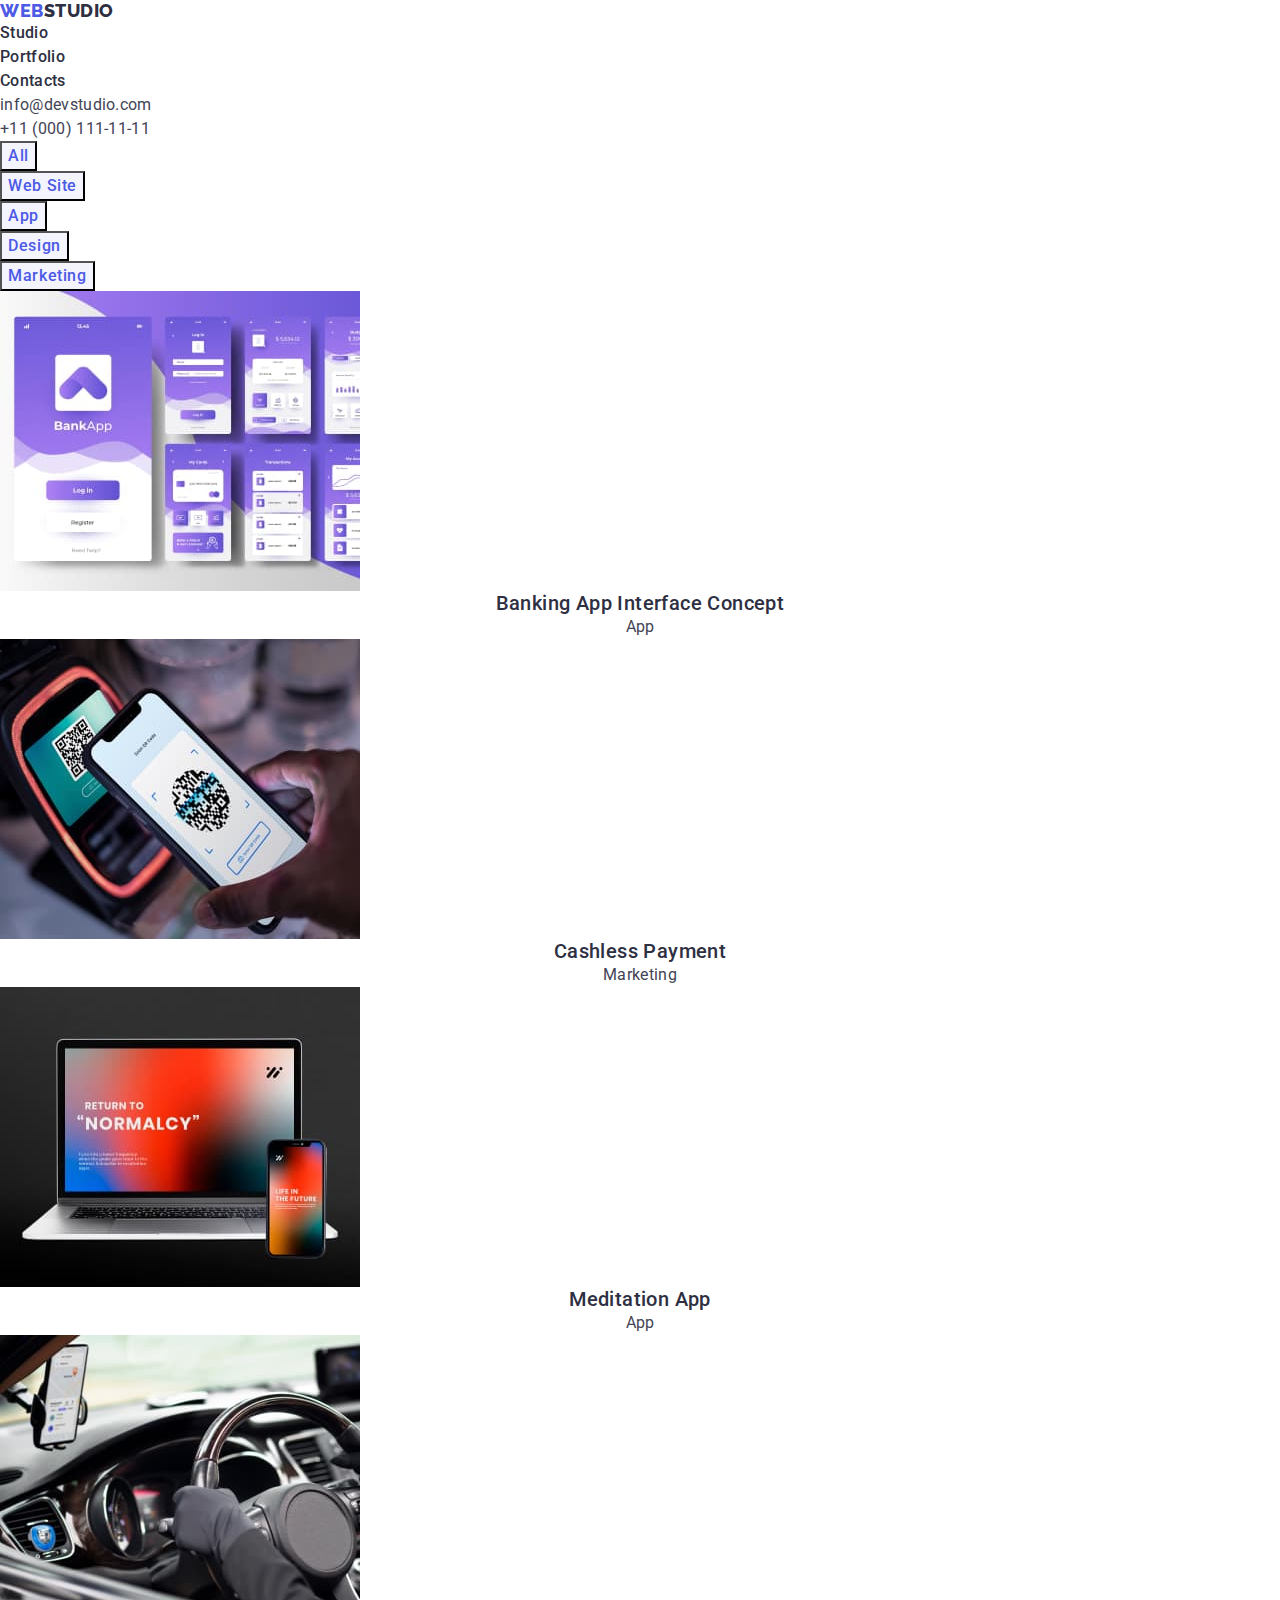
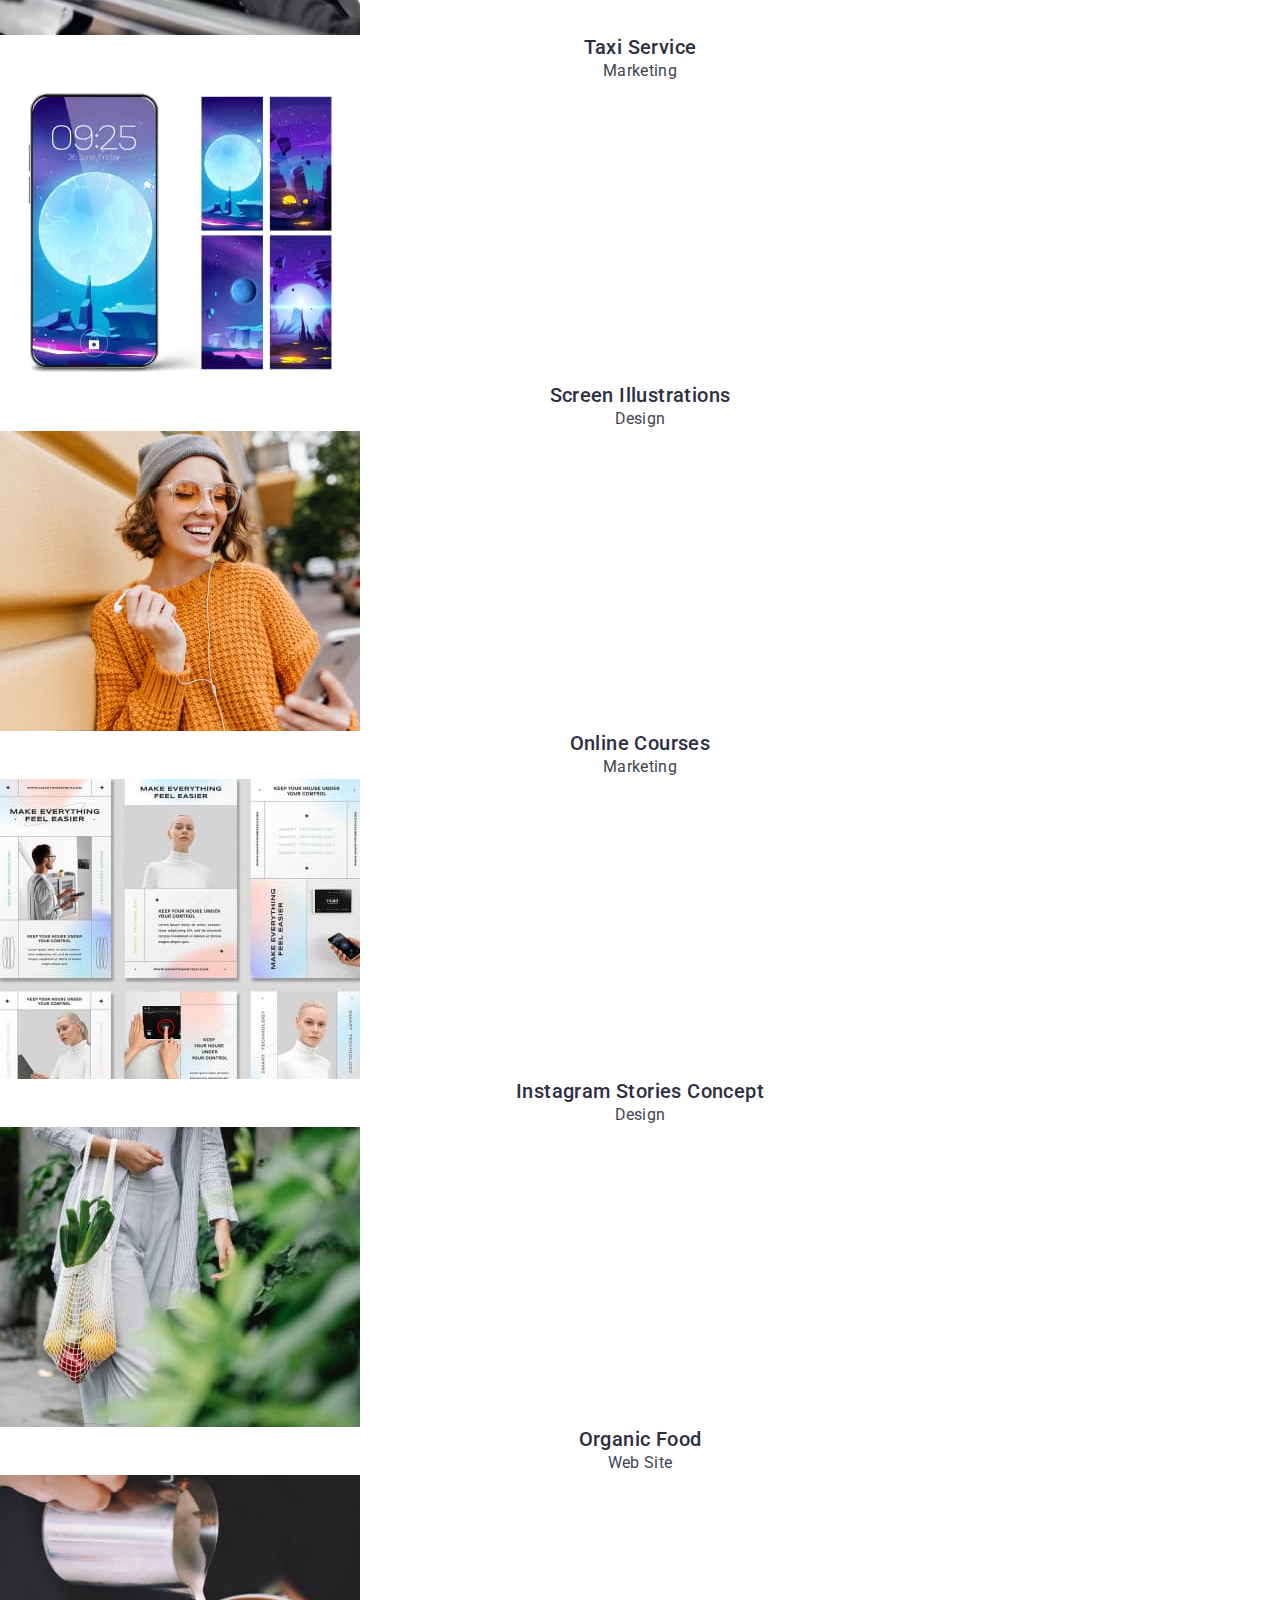
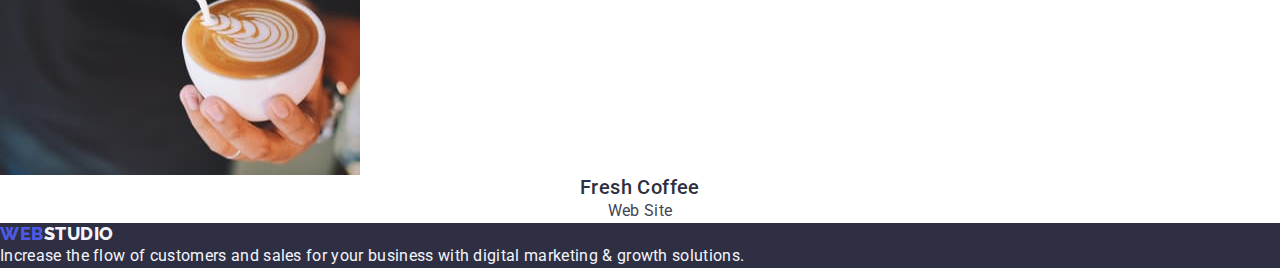
==== portfolio.html @ c6d1dcbd "Summary" ====
<!DOCTYPE html>
<html lang="en">
  <head>
    <meta charset="UTF-8" />
    <meta http-equiv="X-UA-Compatible" content="IE=edge" />
    <meta name="viewport" content="width=device-width, initial-scale=1.0" />
    <title>WebStudio</title>
    <link
      rel="stylesheet"
      href="https://cdnjs.cloudflare.com/ajax/libs/modern-normalize/1.1.0/modern-normalize.min.css"
    />
    <link rel="preconnect" href="https://fonts.googleapis.com" />
    <link rel="preconnect" href="https://fonts.gstatic.com" crossorigin />
    <link
      href="https://fonts.googleapis.com/css2?family=Raleway:wght@800&family=Roboto:wght@400;500;700;900&display=swap"
      rel="stylesheet"
    />
    <link rel="stylesheet" href="./css/styles.css" />
  </head>
  <body>
    <!-- HEADER -->
    <header>
      <nav class="page-navigation">
        <a class="logo link" href="./index.html"
          >Web<span class="log">Studio</span></a
        >
        <ul class="menu list">
          <li class="menu-item">
            <a class="menu-link link" href="./index.html">Studio</a>
          </li>
          <li class="menu-item">
            <a class="menu-link link" href="./portfolio.html">Portfolio</a>
          </li>
          <li class="menu-item">
            <a class="menu-link link" href="">Contacts</a>
          </li>
        </ul>
      </nav>
      <!-- CONTACTS -->
      <address class="address-contacts">
        <ul class="list">
          <li class="contacts">
            <a class="contact-mtel-header link" href="mailto:info@devstudio.com"
              >info@devstudio.com</a
            >
          </li>
          <li class="contacts">
            <a class="contact-mtel-header link" href="tel:+110001111111"
              >+11 (000) 111-11-11</a
            >
          </li>
        </ul>
      </address>
    </header>
    <!-- MAIN-CONTENT -->
    <main>
      <section class="section-portfolio">
        <h1 hidden>Filters</h1>
        <ul class="list">
          <li class="filter-buttons">
            <button class="button filter-button" type="button">All</button>
          </li>
          <li class="filter-buttons">
            <button class="button filter-button" type="button">Web Site</button>
          </li>
          <li class="filter-buttons">
            <button class="button filter-button" type="button">App</button>
          </li>
          <li class="filter-buttons">
            <button class="button filter-button" type="button">Design</button>
          </li>
          <li class="filter-buttons">
            <button class="button filter-button" type="button">
              Marketing
            </button>
          </li>
        </ul>
        <ul class="list">
          <li>
            <a class="portfolio-image link">
              <img
                class="gallery-portfolio"
                src="./images/bankingapp.jpg"
                alt="Banking-App-Interface-Concept"
                width="360"
                height="300"
              />
              <h2 class="portfolio-name">Banking App Interface Concept</h2>
              <p class="portfolio-paragraph">App</p>
            </a>
          </li>

          <li>
            <a class="portfolio-image link">
              <img
                class="gallery-portfolio"
                src="./images/cashlesspayment.jpg"
                alt="Cashless-Payment"
                width="360"
                height="300"
              />
              <h2 class="portfolio-name">Cashless Payment</h2>
              <p class="portfolio-paragraph">Marketing</p>
            </a>
          </li>
          <li>
            <a class="portfolio-image link">
              <img
                class="gallery-portfolio"
                src="./images/meditationapp.jpg"
                alt="Meditation-App"
                width="360"
                height="300"
              />
              <h2 class="portfolio-name">Meditation App</h2>
              <p class="portfolio-paragraph">App</p>
            </a>
          </li>
          <li>
            <a class="portfolio-image link">
              <img
                class="gallery-portfolio"
                src="./images/taxiservice.jpg"
                alt="Taxi-Service"
                width="360"
                height="300"
              />
              <h2 class="portfolio-name">Taxi Service</h2>
              <p class="portfolio-paragraph">Marketing</p>
            </a>
          </li>
          <li>
            <a class="portfolio-image link">
              <img
                class="gallery-portfolio"
                src="./images/screenillustration.jpg"
                alt="Screen-Illustrations"
                width="360"
                height="300"
              />
              <h2 class="portfolio-name">Screen Illustrations</h2>
              <p class="portfolio-paragraph">Design</p>
            </a>
          </li>
          <li>
            <a class="portfolio-image link">
              <img
                class="gallery-portfolio"
                src="./images/onlinecourses.jpg"
                alt="Online-Courses"
                width="360"
                height="300"
              />
              <h2 class="portfolio-name">Online Courses</h2>
              <p class="portfolio-paragraph">Marketing</p>
            </a>
          </li>
          <li>
            <a class="portfolio-image link">
              <img
                class="gallery-portfolio"
                src="./images/instagramsc.jpg"
                alt="Instagram-Stories-Concepts"
                width="360"
                height="300"
              />
              <h2 class="portfolio-name">Instagram Stories Concept</h2>
              <p class="portfolio-paragraph">Design</p>
            </a>
          </li>
          <li>
            <a class="portfolio-image link">
              <img
                class="gallery-portfolio"
                src="./images/organicfood.jpg"
                alt="Organic-Food"
                width="360"
                height="300"
              />
              <h2 class="portfolio-name">Organic Food</h2>
              <p class="portfolio-paragraph">Web Site</p>
            </a>
          </li>
          <li>
            <a class="portfolio-image link">
              <img
                class="gallery-portfolio"
                src="./images/freshcofee.jpg"
                alt="Fresh-Coffee"
                width="360"
                height="300"
              />
              <h2 class="portfolio-name">Fresh Coffee</h2>
              <p class="portfolio-paragraph">Web Site</p>
            </a>
          </li>
        </ul>
      </section>
    </main>

    <footer class="footer">
      <a class="logo link" href="./index.html"
        >Web<span class="logos">Studio</span>
      </a>
      <p class="footer-paragraph">
        Increase the flow of customers and sales for your business with digital
        marketing & growth solutions.
      </p>
    </footer>
  </body>
</html>
---- css/styles.css ----
:root {
        --main-font-family: "Roboto", sans-serif;
        --secondary-font-family: "Raleway", sans-serif;
        --primary-titletxt-color:  #2E2F42;
        --secondary-titletxt-color: #FFFFFF;
        --primary-txt-color: #434455;
        --secondary-txt-color: #F4F4FD;
        --accent-hover-color: #404BBF;
        --primary-bg-color: #ffffff;
        --secondary-bg-color: #f4f4fd;
        }  

.list {list-style: none;}

.link, logo {
        text-decoration: none; 
}
h1,h2,h3,h4,h5,h6, p{
        margin-top: 0;
        margin-bottom: 0;
}
ul {
        margin-top: 0;
        margin-bottom: 0;
        padding-left: 0;
} 
img {
        display: block;
}
.address-contacts {
        font-style: normal;
}

.button, filter-button {
    cursor: pointer;
}

body {
        font-family: var(--main-font-family);
        color: var(--primary-txt-color);
        background-color:var(--primary-bg-color);
}

/* ================= COMPONENTS ================= */
.modal-open-btn {
        font-family: 'Roboto', sans-serif;
        font-weight: 500;
        font-size: 16px;
        line-height: 24px;
        display: flex;
        align-items: center;
        letter-spacing: 0.04em;
        background-color: #4D5AE5;
        color: var(--primary-bg-color);
        margin-left: auto;
        margin-right: auto;
        margin-bottom: 188px;
}

.modal-open-btn:hover,
.modal-open-btn:focus {
        background-color: var(--accent-hover-color);
      }

.filter-button {
        font-family: 'Roboto', sans-serif;
        font-weight: 500;
        font-size: 16px;
        line-height: 1.5;
        display: flex;
        align-items: center;
        letter-spacing: 0.04em;
        background-color: #F4F4FD;
        color:#4D5AE5;
}
.filter-button:hover,
.filter-button:focus {
        background-color: var(--accent-hover-color);
        color:#FFFFFF;
}

/* ================= HEADER ================= */
.logo {
        font-family: 'Raleway', sans-serif;
        font-weight: 800;
        font-size: 18px;
        line-height: 1.17;
        display: flex;
        align-items: center;
        letter-spacing: 0.03em;
        text-transform: uppercase;
        color: #4D5AE5;
}

.log {
        font-family: 'Raleway', sans-serif;
        font-weight: 800;
        font-size: 18px;
        line-height: 1.17;
        display: flex;
        align-items: center;
        letter-spacing: 0.03em;
        text-transform: uppercase;
        color: var(--primary-titletxt-color);
}

.menu-item {
background-color: var(--primary-bg-color);
}

.menu-link {
        font-family: 'Roboto', sans-serif;
        font-weight: 500;
        font-size: 16px;
        line-height: 1.5;
        letter-spacing: 0.02em;
        color:var(--primary-titletxt-color);
}

.menu-link:hover,
.menu-link:focus {
        color:var(--accent-hover-color);
}
.contacts {
background-color: var(--primary-bg-color);

}
.contact-mtel-header {
    font-family: 'Roboto', sans-serif;
    font-weight: 400;
    font-size: 16px;
    line-height: 1.5;
    letter-spacing: 0.02em;
    color:var(--primary-txt-color);
}
.contact-mtel-header:hover,
.contact-mtel-header:focus {
        color:var(--accent-hover-color);
}



/* ================= HERO ================= */

.hero-title {
        font-family: 'Roboto', sans-serif;
        font-weight: 700;
        font-size: 56px;
        line-height: 1.07;
        text-align: center;
        letter-spacing: 0.02em;
        color:var(--primary-bg-color);
        max-width: 496px;
        margin-left: auto;
        margin-right: auto;
        margin-bottom: 48px;
       

}
.hero {
        background-color:var(--primary-titletxt-color) ;
}
.features {
background-color: var(--primary-bg-color);
}

.our-qualities {
background-color:var(--primary-bg-color);
}
.qualities {
background-color: var(--primary-bg-color);
}
.qualities-title {
        font-family: 'Roboto', sans-serif;
        font-weight: 500;
        font-size: 20px;
        line-height: 1.2;
        letter-spacing: 0.02em;
        color:var(--primary-titletxt-color);
}
.qualities-paragraph {
        font-family: 'Roboto', sans-serif;
        font-size: 16px;
        line-height: 1.5;
        letter-spacing: 0.02em;
        color:var(--primary-txt-color);
}
.our-activity {
background-color: var(--primary-bg-color);
}
.our-activity-title {
        font-family: 'Roboto', sans-serif;
        font-weight: 700;
        font-size: 36px;
        line-height: 1.11;
        text-align: center;
        letter-spacing: 0.02em;
        text-transform: capitalize;
        color: var(--primary-titletxt-color);
}
.our-team {
        background-color: var(--secondary-bg-color);
}
.team-employee {
background-color: var(--primary-bg-color);
}
.team {
        font-family: 'Roboto', sans-serif;
        font-weight: 700;
        font-size: 36px;
        line-height: 1.11;
        text-align: center;
        letter-spacing: 0.02em;
        text-transform: capitalize;
        color: var(--primary-titletxt-color);
}
.team-name {
        font-family: 'Roboto', sans-serif;
        font-weight: 500;
        font-size: 20px;
        line-height: 1.2;
        text-align: center;
        letter-spacing: 0.02em;
        color: var(--primary-titletxt-color);
}
.team-paragraph {
        font-family: 'Roboto', sans-serif;
        font-size: 16px;
        line-height: 1.5;
        text-align: center;
        letter-spacing: 0.02em;
        color: var(--primary-txt-color);
}
.portfolio-image {
        background:var(--primary-bg-color);
}
.portfolio-name {
        font-family: 'Roboto', sans-serif;
        font-weight: 500;
        font-size: 20px;
        line-height: 1.2;
        text-align: center;
        letter-spacing: 0.02em;
        color: var(--primary-titletxt-color);
}
.portfolio-paragraph {
        font-family: 'Roboto', sans-serif;
                font-size: 16px;
                line-height: 1.5;
                text-align: center;
                letter-spacing: 0.02em;
                color: var(--primary-txt-color);
}
/* ================= FOOTER ================= */
.footer {
        position: absolute;
        width: 1440px;
        background: var(--primary-titletxt-color);
}
.footer-paragraph {
        font-family: 'Roboto', sans-serif;
        font-size: 16px;
        line-height: 24px;
        letter-spacing: 0.02em;
        color:var(--secondary-bg-color);
}

.logos {
    font-family: 'Raleway', sans-serif;
    font-weight: 800;
    font-size: 18px;
    line-height: 1.17;
    display: flex;
    align-items: center;
    letter-spacing: 0.03em;
    text-transform: uppercase;
    color:var(--secondary-bg-color);
}
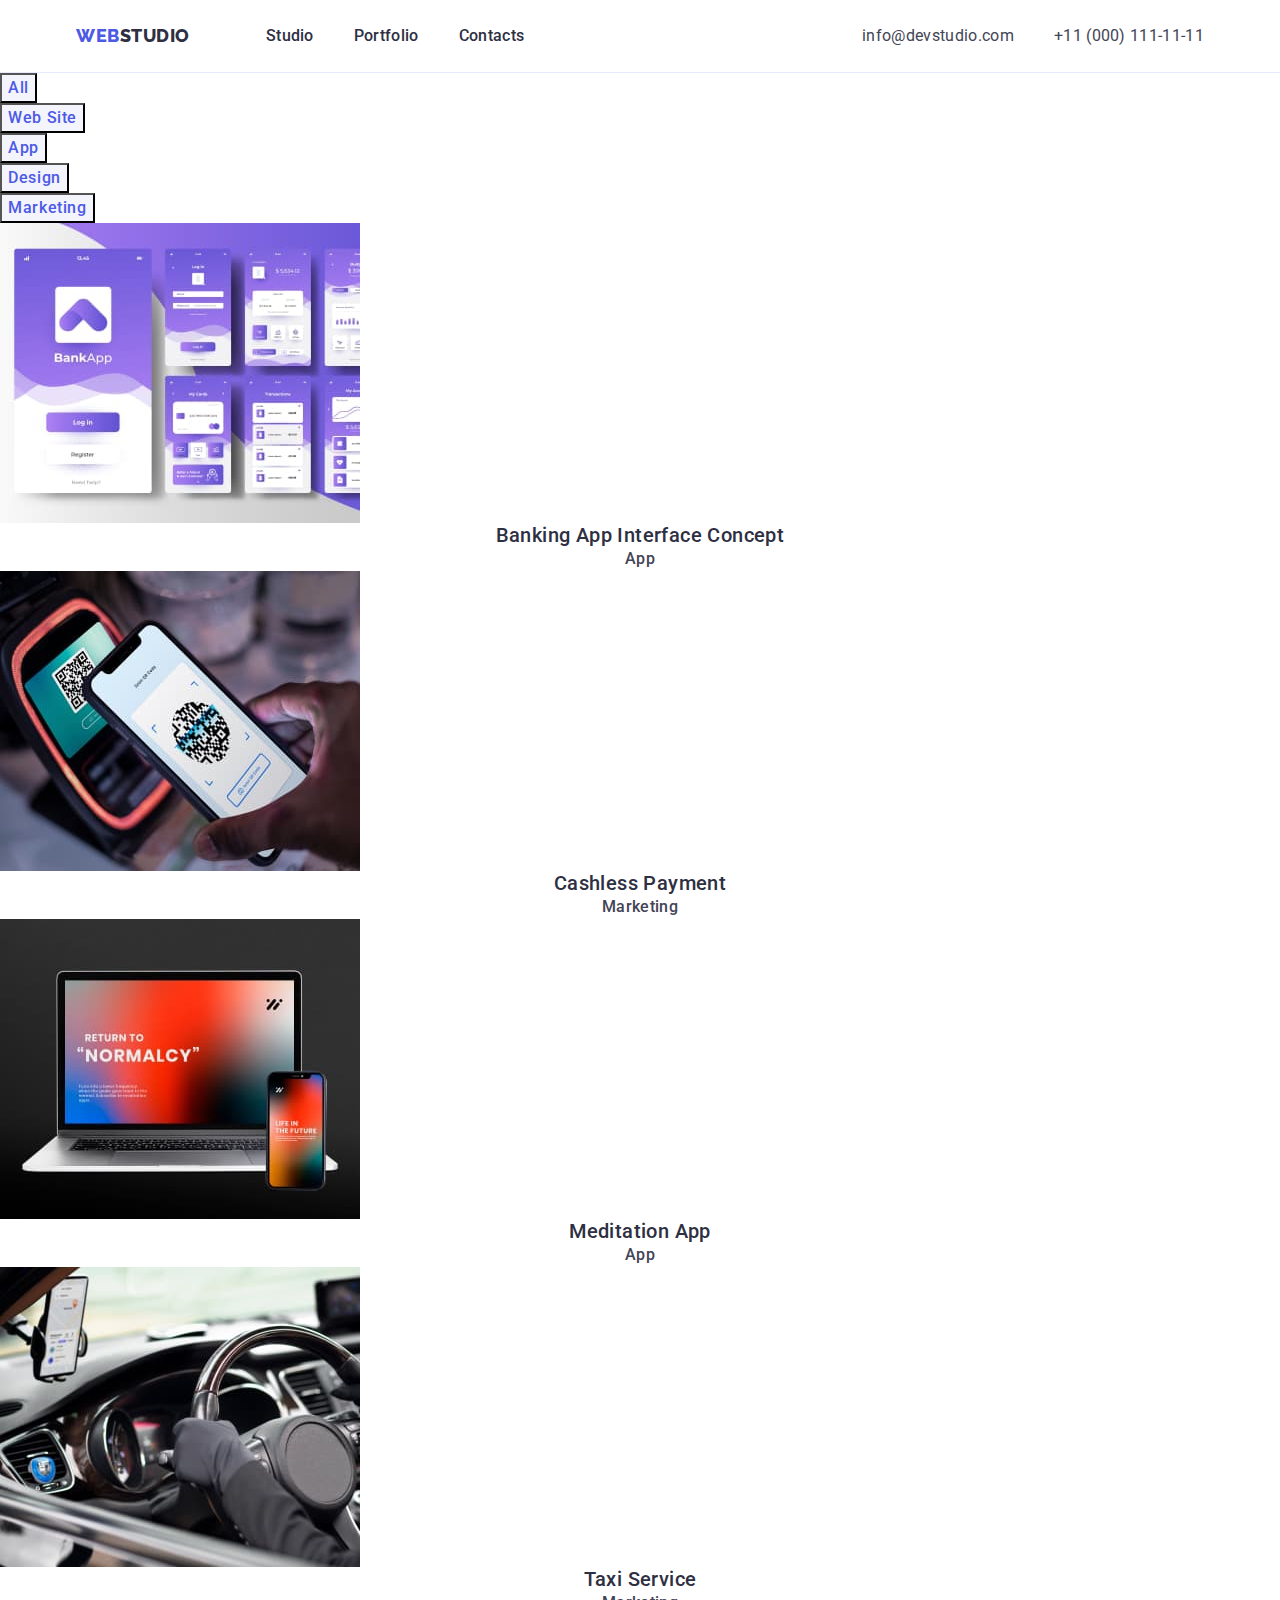
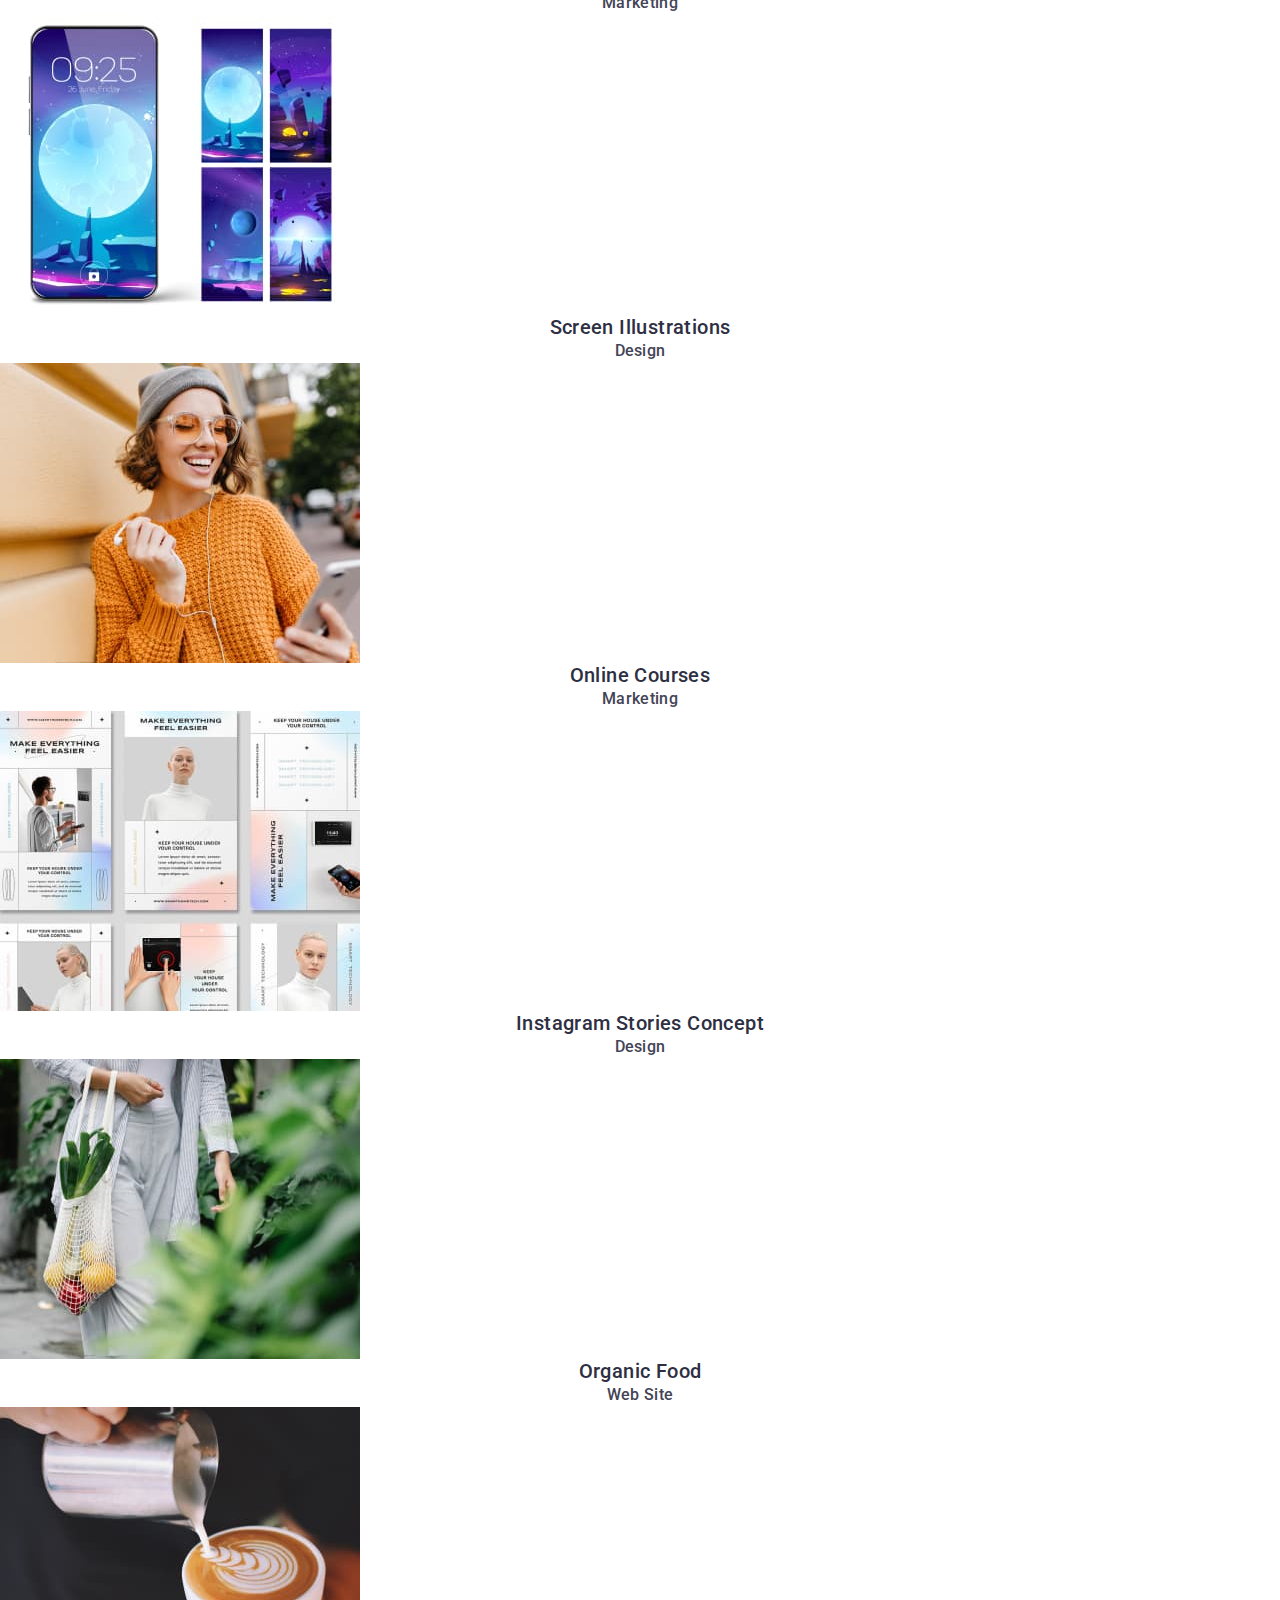
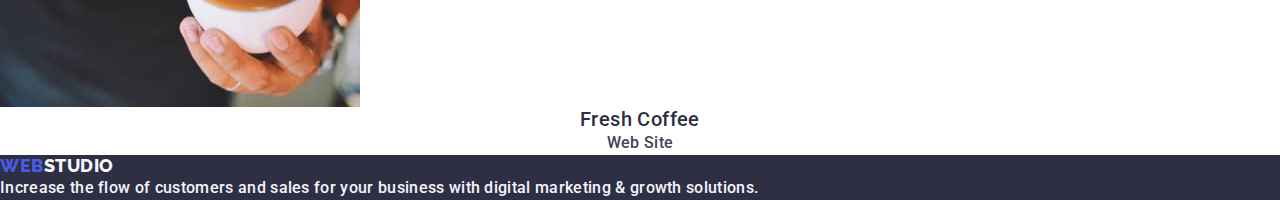
==== commit da752b5e: "Summary" ====
--- a/portfolio.html
+++ b/portfolio.html
@@ -19,38 +19,42 @@
   </head>
   <body>
     <!-- HEADER -->
-    <header>
-      <nav class="page-navigation">
-        <a class="logo link" href="./index.html"
-          >Web<span class="log">Studio</span></a
-        >
-        <ul class="menu list">
-          <li class="menu-item">
-            <a class="menu-link link" href="./index.html">Studio</a>
-          </li>
-          <li class="menu-item">
-            <a class="menu-link link" href="./portfolio.html">Portfolio</a>
-          </li>
-          <li class="menu-item">
-            <a class="menu-link link" href="">Contacts</a>
-          </li>
-        </ul>
-      </nav>
-      <!-- CONTACTS -->
-      <address class="address-contacts">
-        <ul class="list">
-          <li class="contacts">
-            <a class="contact-mtel-header link" href="mailto:info@devstudio.com"
-              >info@devstudio.com</a
-            >
-          </li>
-          <li class="contacts">
-            <a class="contact-mtel-header link" href="tel:+110001111111"
-              >+11 (000) 111-11-11</a
-            >
-          </li>
-        </ul>
-      </address>
+    <header class="page-header">
+      <div class="container header-container">
+        <nav class="page-navigation">
+          <a class="logo link" href="./index.html"
+            >Web<span class="log">Studio</span></a
+          >
+          <ul class="menu list">
+            <li class="menu-item">
+              <a class="menu-link link" href="./index.html">Studio</a>
+            </li>
+            <li class="menu-item">
+              <a class="menu-link link" href="./portfolio.html">Portfolio</a>
+            </li>
+            <li class="menu-item">
+              <a class="menu-link link" href="">Contacts</a>
+            </li>
+          </ul>
+        </nav>
+        <!-- CONTACTS -->
+        <address class="address-contacts">
+          <ul class="menu-contacts list">
+            <li class="contacts">
+              <a
+                class="contact-mtel-header link"
+                href="mailto:info@devstudio.com"
+                >info@devstudio.com</a
+              >
+            </li>
+            <li class="contacts">
+              <a class="contact-mtel-header link" href="tel:+110001111111"
+                >+11 (000) 111-11-11</a
+              >
+            </li>
+          </ul>
+        </address>
+      </div>
     </header>
     <!-- MAIN-CONTENT -->
     <main>
--- a/css/styles.css
+++ b/css/styles.css
@@ -27,6 +27,11 @@
 img {
         display: block;
 }
+.container {
+        width: 1158px;
+        margin: 0 auto;
+        padding: 0 15px;
+}
 .address-contacts {
         font-style: normal;
 }
@@ -37,6 +42,8 @@
 
 body {
         font-family: var(--main-font-family);
+        font-style: normal;
+        font-weight: 500;
         color: var(--primary-txt-color);
         background-color:var(--primary-bg-color);
 }
@@ -46,7 +53,7 @@
         font-family: 'Roboto', sans-serif;
         font-weight: 500;
         font-size: 16px;
-        line-height: 24px;
+        line-height: 1.5;
         display: flex;
         align-items: center;
         letter-spacing: 0.04em;
@@ -54,7 +61,9 @@
         color: var(--primary-bg-color);
         margin-left: auto;
         margin-right: auto;
-        margin-bottom: 188px;
+        border: none;
+        border-radius: 4px;
+        padding: 16px 32px;
 }
 
 .modal-open-btn:hover,
@@ -67,8 +76,7 @@
         font-weight: 500;
         font-size: 16px;
         line-height: 1.5;
-        display: flex;
-        align-items: center;
+        
         letter-spacing: 0.04em;
         background-color: #F4F4FD;
         color:#4D5AE5;
@@ -80,6 +88,25 @@
 }
 
 /* ================= HEADER ================= */
+.page-header {
+        display:flex;
+        align-items: center;
+        padding-top: 24px;
+        padding-bottom: 24px;
+        border-bottom: 1px solid #e7e9fc;
+
+}
+.header-container {
+        display: flex;
+        justify-content: space-between;
+}
+
+.page-navigation {
+        display: flex;
+        align-items: center;
+        column-gap: 76px;
+}
+
 .logo {
         font-family: 'Raleway', sans-serif;
         font-weight: 800;
@@ -90,6 +117,8 @@
         letter-spacing: 0.03em;
         text-transform: uppercase;
         color: #4D5AE5;
+        
+       
 }
 
 .log {
@@ -104,6 +133,11 @@
         color: var(--primary-titletxt-color);
 }
 
+.menu {
+        display: flex;
+        column-gap: 40px;
+}
+
 .menu-item {
 background-color: var(--primary-bg-color);
 }
@@ -120,6 +154,13 @@
 .menu-link:hover,
 .menu-link:focus {
         color:var(--accent-hover-color);
+}
+
+.menu-contacts {
+        display: flex;
+        column-gap: 40px;
+        
+
 }
 .contacts {
 background-color: var(--primary-bg-color);
@@ -132,6 +173,8 @@
     line-height: 1.5;
     letter-spacing: 0.02em;
     color:var(--primary-txt-color);
+    margin-left: auto;
+
 }
 .contact-mtel-header:hover,
 .contact-mtel-header:focus {
@@ -142,6 +185,17 @@
 
 /* ================= HERO ================= */
 
+.section-hero {
+        background-color: var(--primary-titletxt-color);
+        padding: 188px 0;
+}
+
+.container-hero {
+        display: flex;
+        flex-direction: column;
+}
+
+
 .hero-title {
         font-family: 'Roboto', sans-serif;
         font-weight: 700;
@@ -150,16 +204,12 @@
         text-align: center;
         letter-spacing: 0.02em;
         color:var(--primary-bg-color);
-        max-width: 496px;
+        width: 496px;
+        margin-right: auto;
         margin-left: auto;
-        margin-right: auto;
         margin-bottom: 48px;
-       
-
-}
-.hero {
-        background-color:var(--primary-titletxt-color) ;
-}
+}
+
 .features {
 background-color: var(--primary-bg-color);
 }
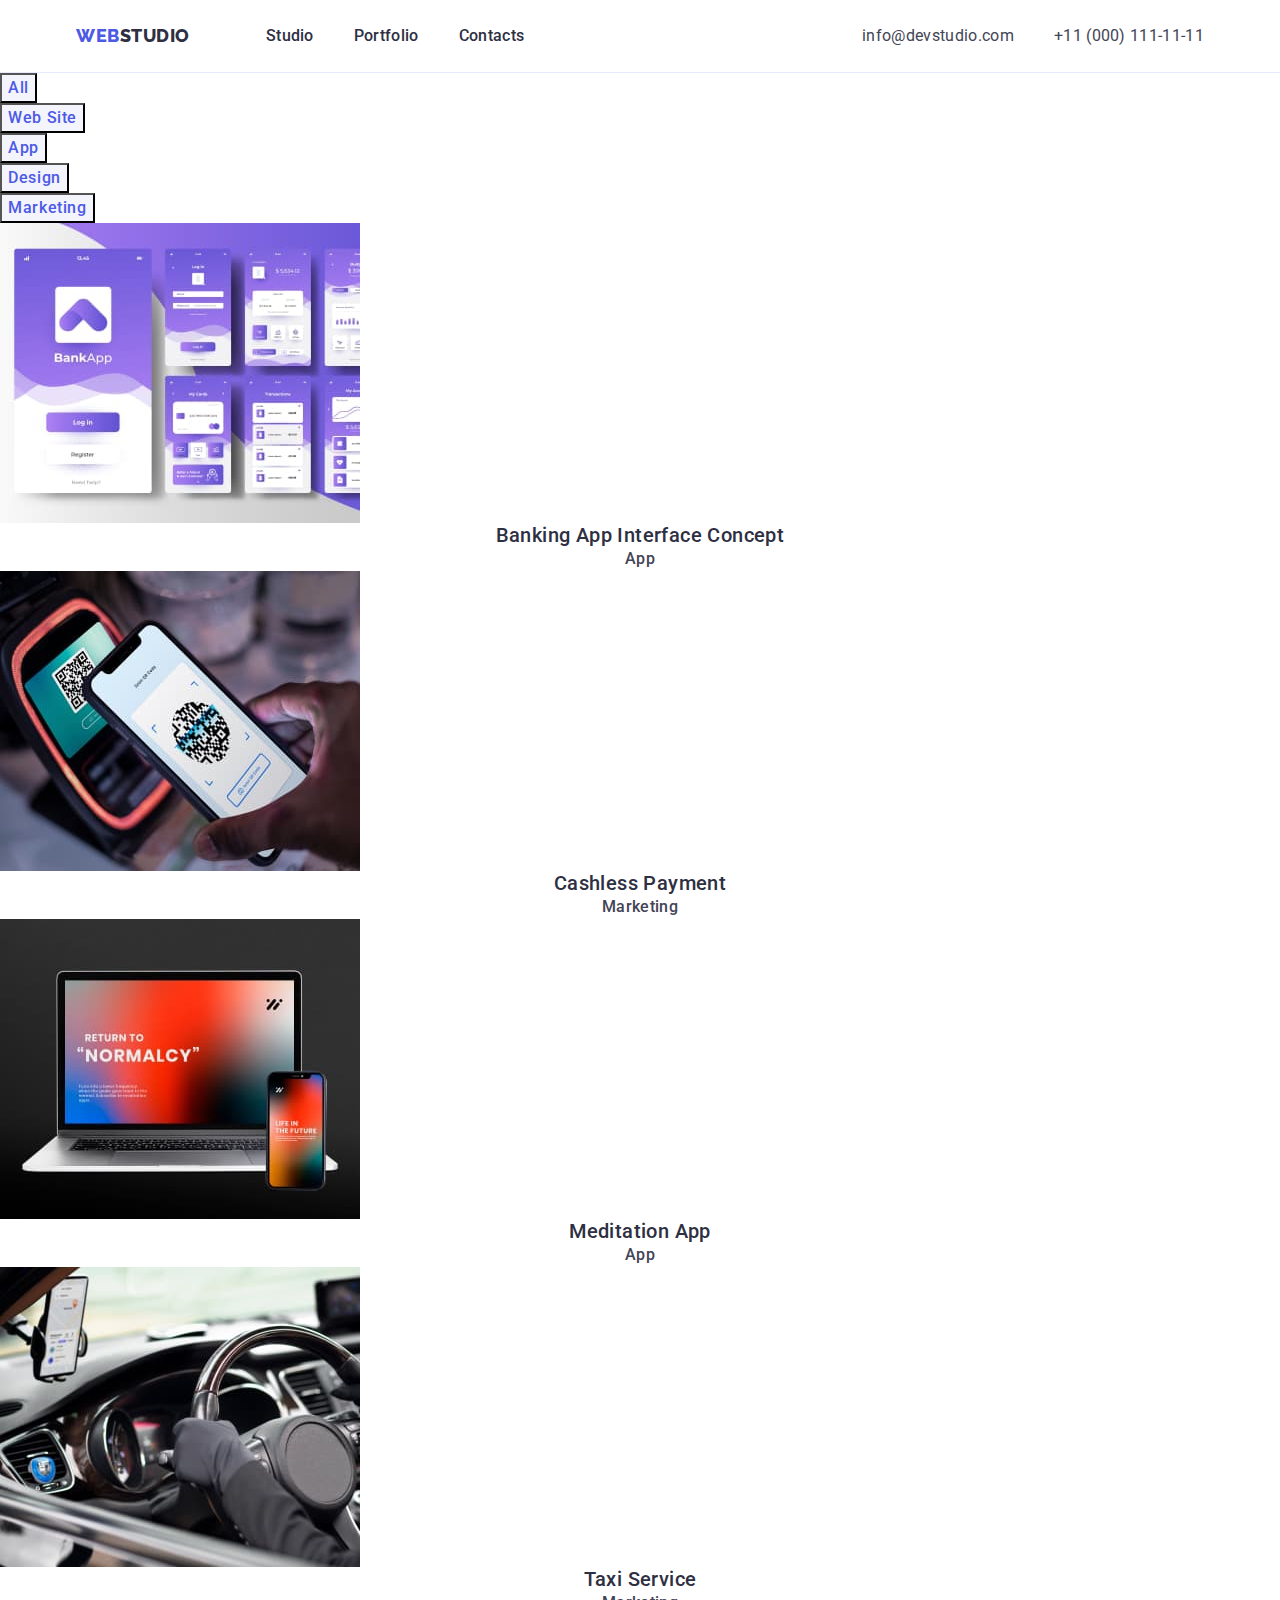
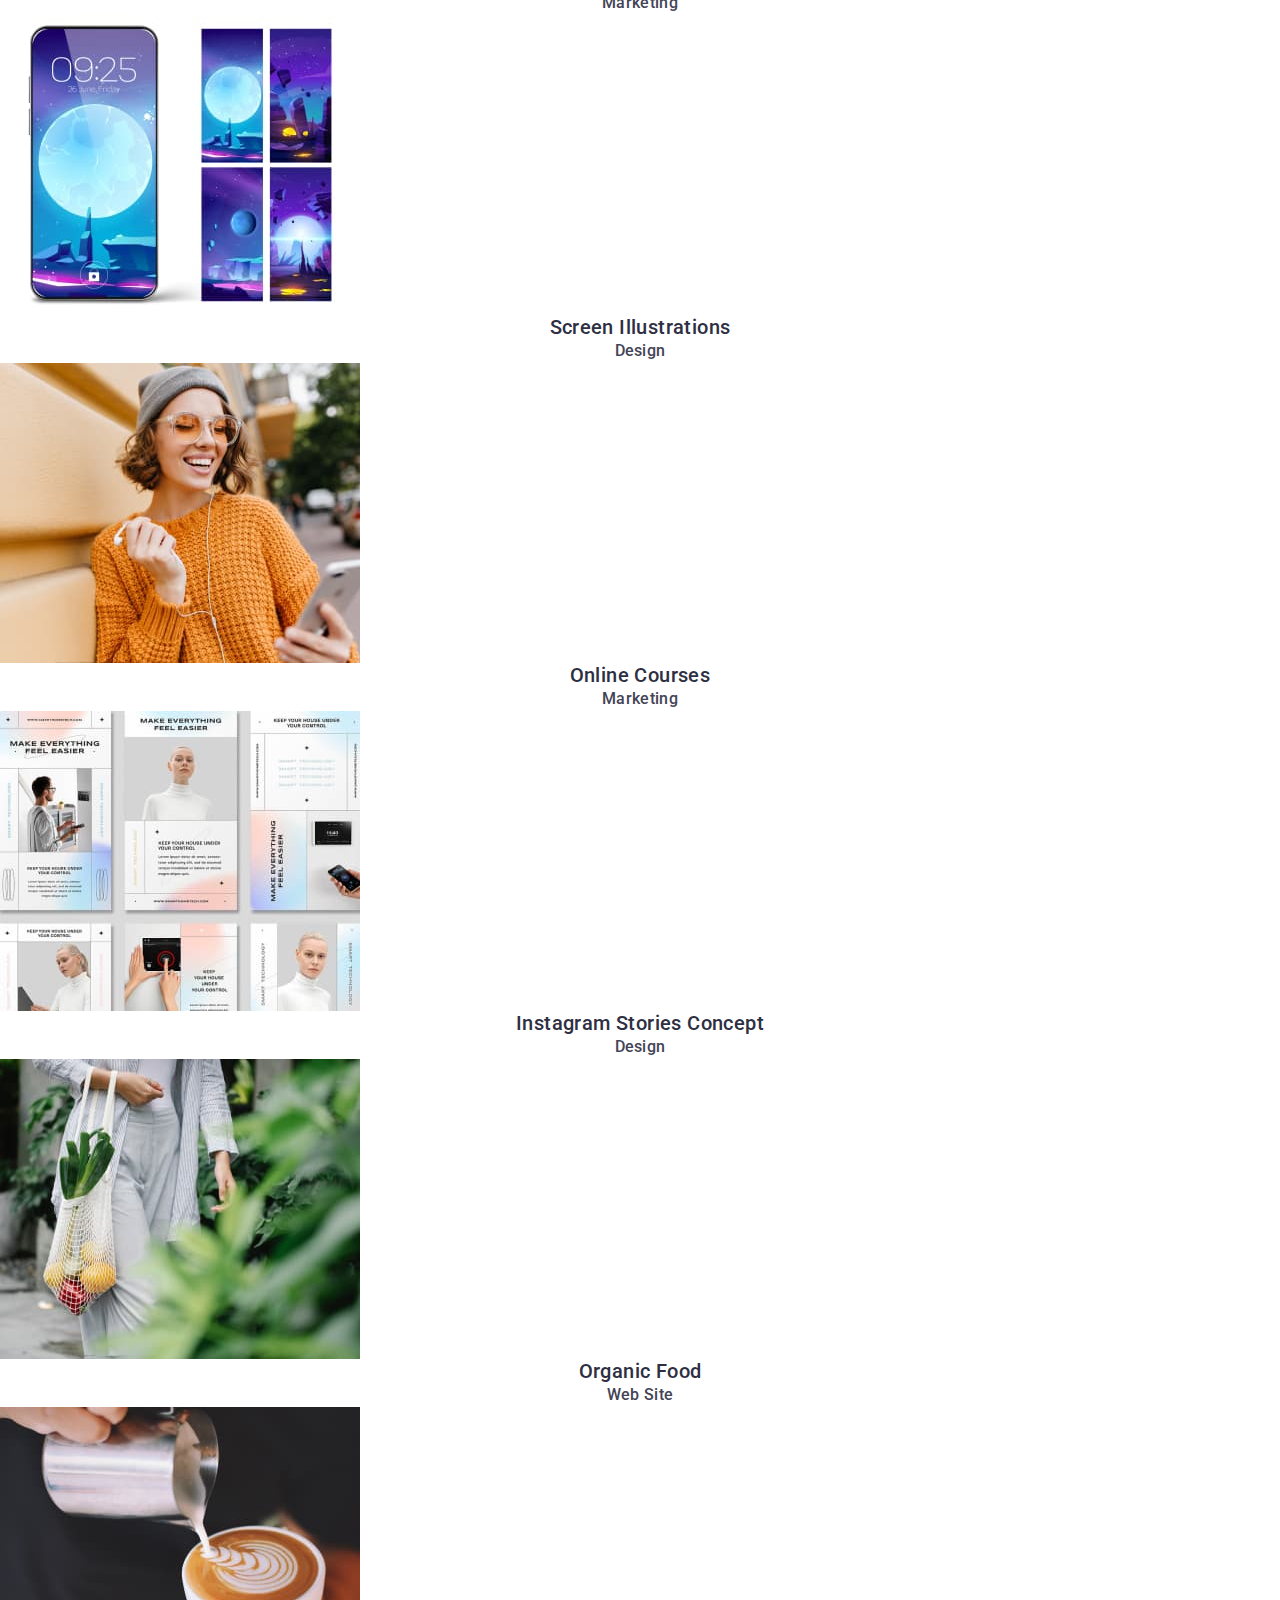
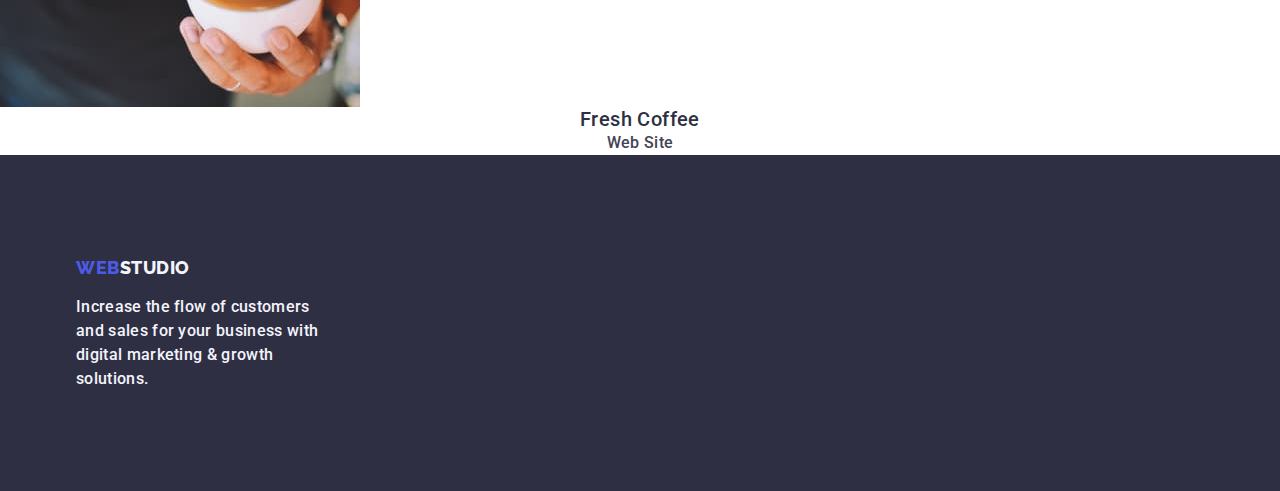
==== commit 71b0b0c8: "Summary" ====
--- a/portfolio.html
+++ b/portfolio.html
@@ -203,13 +203,15 @@
     </main>
 
     <footer class="footer">
-      <a class="logo link" href="./index.html"
-        >Web<span class="logos">Studio</span>
-      </a>
-      <p class="footer-paragraph">
-        Increase the flow of customers and sales for your business with digital
-        marketing & growth solutions.
-      </p>
+      <div class="container footer-container">
+        <a class="logo logo-link link" href="./index.html"
+          >Web<span class="logos">Studio</span>
+        </a>
+        <p class="footer-paragraph">
+          Increase the flow of customers and sales for your business with
+          digital marketing & growth solutions.
+        </p>
+      </div>
     </footer>
   </body>
 </html>
--- a/css/styles.css
+++ b/css/styles.css
@@ -27,6 +27,8 @@
 img {
         display: block;
 }
+
+
 .container {
         width: 1158px;
         margin: 0 auto;
@@ -133,6 +135,11 @@
         color: var(--primary-titletxt-color);
 }
 
+.logo-link {
+        margin-bottom: 17.5px;
+        margin-right: 0;
+}
+
 .menu {
         display: flex;
         column-gap: 40px;
@@ -303,16 +310,22 @@
 }
 /* ================= FOOTER ================= */
 .footer {
-        position: absolute;
-        width: 1440px;
+        padding-top: 101.5px;
+        padding-bottom: 100px;
         background: var(--primary-titletxt-color);
-}
+        
+}
+
+
+
 .footer-paragraph {
         font-family: 'Roboto', sans-serif;
         font-size: 16px;
-        line-height: 24px;
+        line-height: 1.5;
         letter-spacing: 0.02em;
         color:var(--secondary-bg-color);
+        background-color:#2e2f42 ;
+        width: 264px;
 }
 
 .logos {
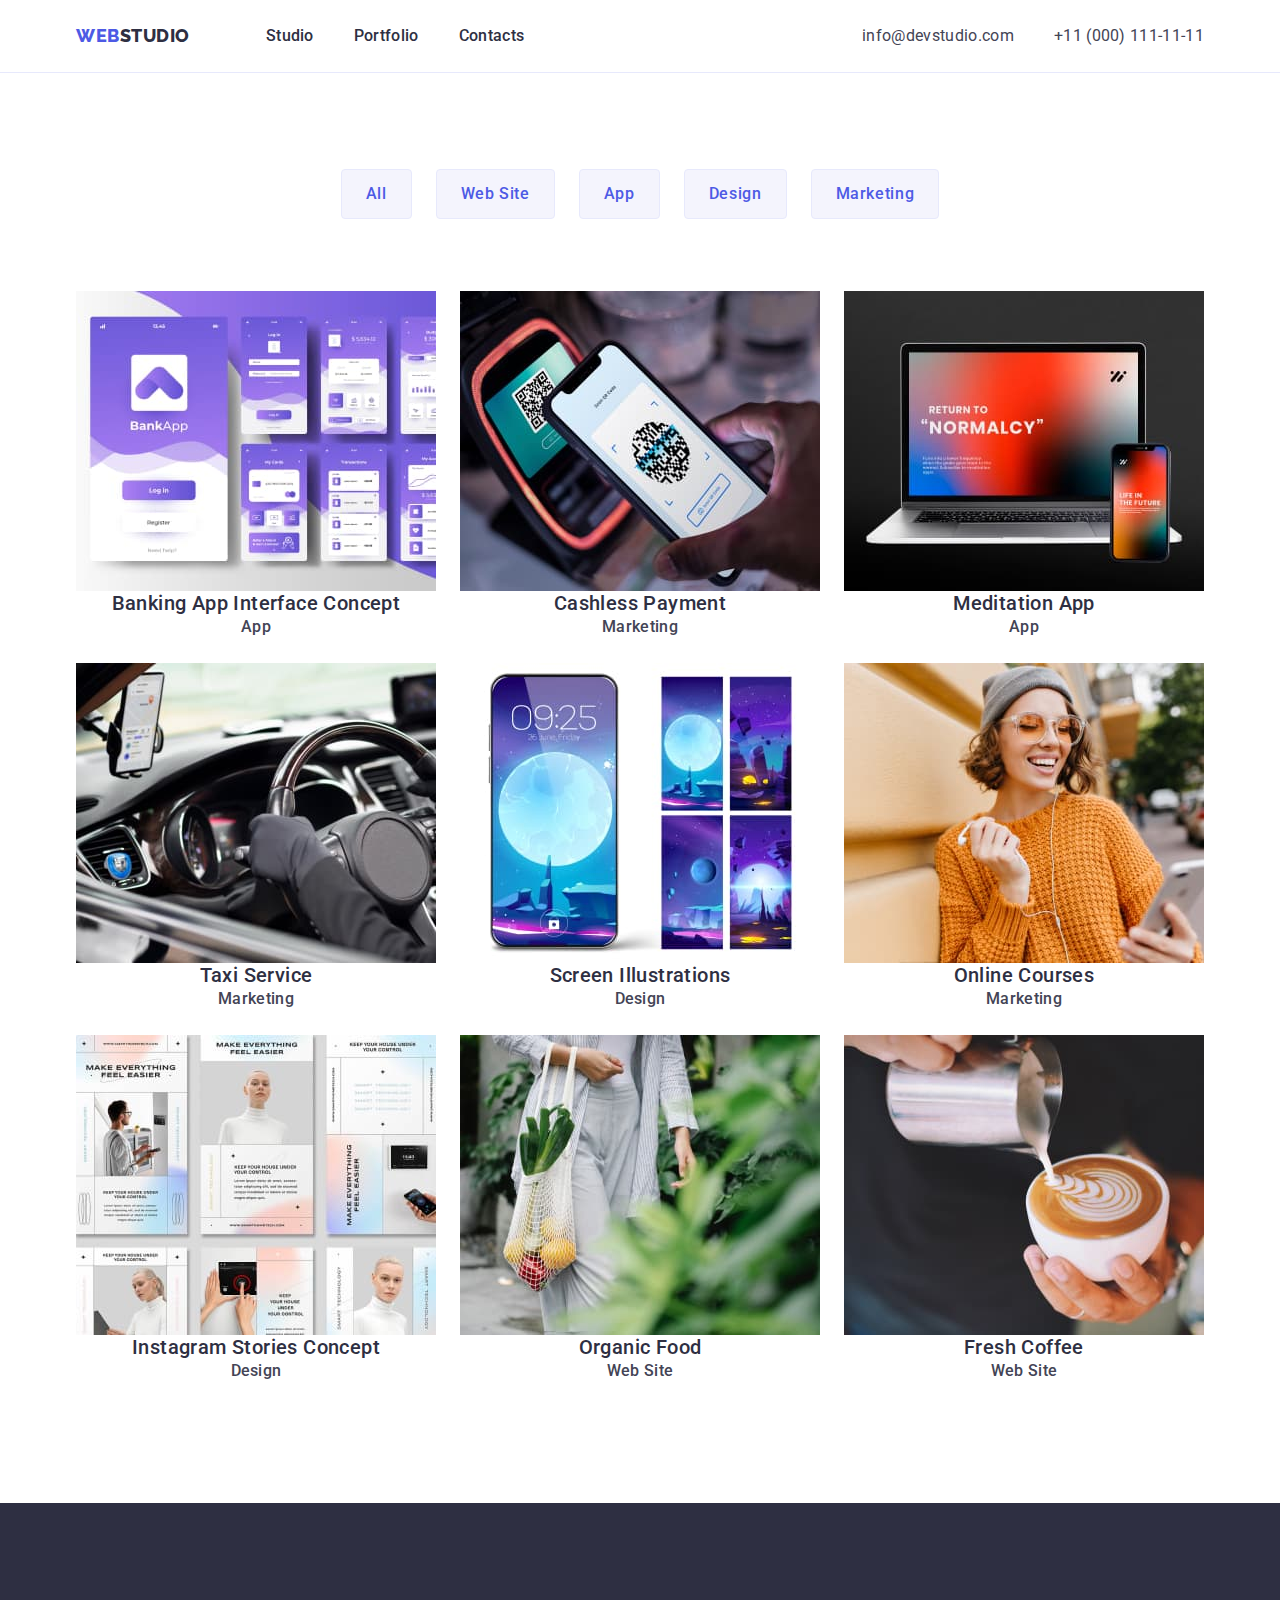
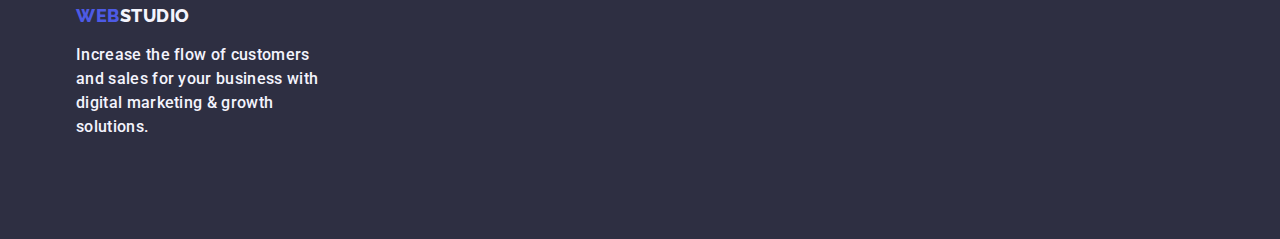
==== commit 91dab99c: "Summary" ====
--- a/portfolio.html
+++ b/portfolio.html
@@ -59,146 +59,159 @@
     <!-- MAIN-CONTENT -->
     <main>
       <section class="section-portfolio">
-        <h1 hidden>Filters</h1>
-        <ul class="list">
-          <li class="filter-buttons">
-            <button class="button filter-button" type="button">All</button>
-          </li>
-          <li class="filter-buttons">
-            <button class="button filter-button" type="button">Web Site</button>
-          </li>
-          <li class="filter-buttons">
-            <button class="button filter-button" type="button">App</button>
-          </li>
-          <li class="filter-buttons">
-            <button class="button filter-button" type="button">Design</button>
-          </li>
-          <li class="filter-buttons">
-            <button class="button filter-button" type="button">
-              Marketing
-            </button>
-          </li>
-        </ul>
-        <ul class="list">
-          <li>
-            <a class="portfolio-image link">
-              <img
-                class="gallery-portfolio"
-                src="./images/bankingapp.jpg"
-                alt="Banking-App-Interface-Concept"
-                width="360"
-                height="300"
-              />
-              <h2 class="portfolio-name">Banking App Interface Concept</h2>
-              <p class="portfolio-paragraph">App</p>
-            </a>
-          </li>
-
-          <li>
-            <a class="portfolio-image link">
-              <img
-                class="gallery-portfolio"
-                src="./images/cashlesspayment.jpg"
-                alt="Cashless-Payment"
-                width="360"
-                height="300"
-              />
-              <h2 class="portfolio-name">Cashless Payment</h2>
-              <p class="portfolio-paragraph">Marketing</p>
-            </a>
-          </li>
-          <li>
-            <a class="portfolio-image link">
-              <img
-                class="gallery-portfolio"
-                src="./images/meditationapp.jpg"
-                alt="Meditation-App"
-                width="360"
-                height="300"
-              />
-              <h2 class="portfolio-name">Meditation App</h2>
-              <p class="portfolio-paragraph">App</p>
-            </a>
-          </li>
-          <li>
-            <a class="portfolio-image link">
-              <img
-                class="gallery-portfolio"
-                src="./images/taxiservice.jpg"
-                alt="Taxi-Service"
-                width="360"
-                height="300"
-              />
-              <h2 class="portfolio-name">Taxi Service</h2>
-              <p class="portfolio-paragraph">Marketing</p>
-            </a>
-          </li>
-          <li>
-            <a class="portfolio-image link">
-              <img
-                class="gallery-portfolio"
-                src="./images/screenillustration.jpg"
-                alt="Screen-Illustrations"
-                width="360"
-                height="300"
-              />
-              <h2 class="portfolio-name">Screen Illustrations</h2>
-              <p class="portfolio-paragraph">Design</p>
-            </a>
-          </li>
-          <li>
-            <a class="portfolio-image link">
-              <img
-                class="gallery-portfolio"
-                src="./images/onlinecourses.jpg"
-                alt="Online-Courses"
-                width="360"
-                height="300"
-              />
-              <h2 class="portfolio-name">Online Courses</h2>
-              <p class="portfolio-paragraph">Marketing</p>
-            </a>
-          </li>
-          <li>
-            <a class="portfolio-image link">
-              <img
-                class="gallery-portfolio"
-                src="./images/instagramsc.jpg"
-                alt="Instagram-Stories-Concepts"
-                width="360"
-                height="300"
-              />
-              <h2 class="portfolio-name">Instagram Stories Concept</h2>
-              <p class="portfolio-paragraph">Design</p>
-            </a>
-          </li>
-          <li>
-            <a class="portfolio-image link">
-              <img
-                class="gallery-portfolio"
-                src="./images/organicfood.jpg"
-                alt="Organic-Food"
-                width="360"
-                height="300"
-              />
-              <h2 class="portfolio-name">Organic Food</h2>
-              <p class="portfolio-paragraph">Web Site</p>
-            </a>
-          </li>
-          <li>
-            <a class="portfolio-image link">
-              <img
-                class="gallery-portfolio"
-                src="./images/freshcofee.jpg"
-                alt="Fresh-Coffee"
-                width="360"
-                height="300"
-              />
-              <h2 class="portfolio-name">Fresh Coffee</h2>
-              <p class="portfolio-paragraph">Web Site</p>
-            </a>
-          </li>
-        </ul>
+        <div class="container">
+          <h1 class="portfolio-title visually-hidden" hidden>Filters</h1>
+          <!-- filter -->
+          <ul class="list filter-list">
+            <li class="filter-buttons">
+              <button class="button filter-button" type="button">All</button>
+            </li>
+            <li class="filter-buttons">
+              <button class="button filter-button" type="button">
+                Web Site
+              </button>
+            </li>
+            <li class="filter-buttons">
+              <button class="button filter-button" type="button">App</button>
+            </li>
+            <li class="filter-buttons">
+              <button class="button filter-button" type="button">Design</button>
+            </li>
+            <li class="filter-buttons">
+              <button class="button filter-button" type="button">
+                Marketing
+              </button>
+            </li>
+          </ul>
+          <!-- work examples -->
+          <ul class="list examples-list">
+            <li class="examples-card">
+              <a class="portfolio-image link">
+                <img
+                  class="gallery-portfolio"
+                  src="./images/bankingapp.jpg"
+                  alt="Banking-App-Interface-Concept"
+                  width="360"
+                  height="300"
+                />
+                <h2 class="portfolio-name">Banking App Interface Concept</h2>
+                <p class="portfolio-paragraph">App</p>
+              </a>
+            </li>
+
+            <li class="examples-card">
+              <a class="portfolio-image link">
+                <img
+                  class="gallery-portfolio"
+                  src="./images/cashlesspayment.jpg"
+                  alt="Cashless-Payment"
+                  width="360"
+                  height="300"
+                />
+                <h2 class="portfolio-name">Cashless Payment</h2>
+                <p class="portfolio-paragraph">Marketing</p>
+              </a>
+            </li>
+
+            <li class="examples-card">
+              <a class="portfolio-image link">
+                <img
+                  class="gallery-portfolio"
+                  src="./images/meditationapp.jpg"
+                  alt="Meditation-App"
+                  width="360"
+                  height="300"
+                />
+                <h2 class="portfolio-name">Meditation App</h2>
+                <p class="portfolio-paragraph">App</p>
+              </a>
+            </li>
+
+            <li class="examples-card">
+              <a class="portfolio-image link">
+                <img
+                  class="gallery-portfolio"
+                  src="./images/taxiservice.jpg"
+                  alt="Taxi-Service"
+                  width="360"
+                  height="300"
+                />
+                <h2 class="portfolio-name">Taxi Service</h2>
+                <p class="portfolio-paragraph">Marketing</p>
+              </a>
+            </li>
+
+            <li class="examples-card">
+              <a class="portfolio-image link">
+                <img
+                  class="gallery-portfolio"
+                  src="./images/screenillustration.jpg"
+                  alt="Screen-Illustrations"
+                  width="360"
+                  height="300"
+                />
+                <h2 class="portfolio-name">Screen Illustrations</h2>
+                <p class="portfolio-paragraph">Design</p>
+              </a>
+            </li>
+
+            <li class="examples-card">
+              <a class="portfolio-image link">
+                <img
+                  class="gallery-portfolio"
+                  src="./images/onlinecourses.jpg"
+                  alt="Online-Courses"
+                  width="360"
+                  height="300"
+                />
+                <h2 class="portfolio-name">Online Courses</h2>
+                <p class="portfolio-paragraph">Marketing</p>
+              </a>
+            </li>
+
+            <li class="examples-card">
+              <a class="portfolio-image link">
+                <img
+                  class="gallery-portfolio"
+                  src="./images/instagramsc.jpg"
+                  alt="Instagram-Stories-Concepts"
+                  width="360"
+                  height="300"
+                />
+                <h2 class="portfolio-name">Instagram Stories Concept</h2>
+                <p class="portfolio-paragraph">Design</p>
+              </a>
+            </li>
+
+            <li class="examples-card">
+              <a class="portfolio-image link">
+                <img
+                  class="gallery-portfolio"
+                  src="./images/organicfood.jpg"
+                  alt="Organic-Food"
+                  width="360"
+                  height="300"
+                />
+                <h2 class="portfolio-name">Organic Food</h2>
+                <p class="portfolio-paragraph">Web Site</p>
+              </a>
+            </li>
+
+            <li class="examples-card">
+              <a class="portfolio-image link">
+                <img
+                  class="gallery-portfolio"
+                  src="./images/freshcofee.jpg"
+                  alt="Fresh-Coffee"
+                  width="360"
+                  height="300"
+                />
+                <h2 class="portfolio-name">Fresh Coffee</h2>
+                <p class="portfolio-paragraph">Web Site</p>
+              </a>
+            </li>
+          </ul>
+        </div>
       </section>
     </main>
 
--- a/css/styles.css
+++ b/css/styles.css
@@ -8,22 +8,25 @@
         --accent-hover-color: #404BBF;
         --primary-bg-color: #ffffff;
         --secondary-bg-color: #f4f4fd;
-        }  
+}  
 
 .list {list-style: none;}
 
 .link, logo {
         text-decoration: none; 
 }
+
 h1,h2,h3,h4,h5,h6, p{
         margin-top: 0;
         margin-bottom: 0;
 }
+
 ul {
         margin-top: 0;
         margin-bottom: 0;
         padding-left: 0;
 } 
+
 img {
         display: block;
 }
@@ -51,6 +54,7 @@
 }
 
 /* ================= COMPONENTS ================= */
+
 .modal-open-btn {
         font-family: 'Roboto', sans-serif;
         font-weight: 500;
@@ -71,25 +75,61 @@
 .modal-open-btn:hover,
 .modal-open-btn:focus {
         background-color: var(--accent-hover-color);
-      }
+}
+
+.feauters-list {
+              display: flex;
+              gap: 24px;
+}
+
+.filter-list {
+        display: flex;
+        list-style: none;
+        justify-content: center;
+        margin-bottom: 72px;
+        gap: 24px;
+}
+
+.team-list {
+        display: flex;
+        gap: 24px;
+}
+
+.examples-list {
+        display: flex;
+        flex-wrap: wrap;
+        gap: 24px;
+}
+
+.examples-card {
+
+}
 
 .filter-button {
         font-family: 'Roboto', sans-serif;
         font-weight: 500;
         font-size: 16px;
         line-height: 1.5;
-        
         letter-spacing: 0.04em;
         background-color: #F4F4FD;
         color:#4D5AE5;
-}
+        border: 1px solid #E7E9FC;
+        border-radius: 4px;
+        padding: 12px 24px;
+}
+
 .filter-button:hover,
 .filter-button:focus {
         background-color: var(--accent-hover-color);
         color:#FFFFFF;
 }
 
+.employee-container {
+        padding: 32px 16px;
+}
+
 /* ================= HEADER ================= */
+
 .page-header {
         display:flex;
         align-items: center;
@@ -98,6 +138,7 @@
         border-bottom: 1px solid #e7e9fc;
 
 }
+
 .header-container {
         display: flex;
         justify-content: space-between;
@@ -119,8 +160,6 @@
         letter-spacing: 0.03em;
         text-transform: uppercase;
         color: #4D5AE5;
-        
-       
 }
 
 .log {
@@ -166,30 +205,28 @@
 .menu-contacts {
         display: flex;
         column-gap: 40px;
-        
-
-}
+}
+
 .contacts {
-background-color: var(--primary-bg-color);
-
-}
+        background-color: var(--primary-bg-color);
+
+}
+
 .contact-mtel-header {
-    font-family: 'Roboto', sans-serif;
-    font-weight: 400;
-    font-size: 16px;
-    line-height: 1.5;
-    letter-spacing: 0.02em;
-    color:var(--primary-txt-color);
-    margin-left: auto;
-
-}
+        font-family: 'Roboto', sans-serif;
+        font-weight: 400;
+        font-size: 16px;
+        line-height: 1.5;
+        letter-spacing: 0.02em;
+        color:var(--primary-txt-color);
+        margin-left: auto;
+}
+
 .contact-mtel-header:hover,
 .contact-mtel-header:focus {
         color:var(--accent-hover-color);
 }
 
-
-
 /* ================= HERO ================= */
 
 .section-hero {
@@ -202,6 +239,10 @@
         flex-direction: column;
 }
 
+.section-portfolio {
+        padding-top: 96px;
+        padding-bottom: 120px;
+}
 
 .hero-title {
         font-family: 'Roboto', sans-serif;
@@ -224,27 +265,57 @@
 .our-qualities {
 background-color:var(--primary-bg-color);
 }
+
+.section {
+        padding-top: 120px;
+        padding-bottom: 120px;
+}
+
+.visually-hidden {
+        position: absolute;
+        width: 1px;
+        height: 1px;
+        margin: -1px;
+        border: 0;
+        padding: 0;
+        white-space: nowrap;
+        clip-path: inset(100%);
+        clip: rect(0 0 0 0);
+        overflow: hidden;
+}
+
 .qualities {
-background-color: var(--primary-bg-color);
-}
+        background-color: var(--primary-bg-color);
+        width: calc((100% - 72px) / 4);
+}
+
 .qualities-title {
-        font-family: 'Roboto', sans-serif;
+        font-family: "Roboto",sans-serif;
         font-weight: 500;
         font-size: 20px;
         line-height: 1.2;
         letter-spacing: 0.02em;
         color:var(--primary-titletxt-color);
-}
+        margin-bottom: 8px;
+}
+
 .qualities-paragraph {
-        font-family: 'Roboto', sans-serif;
+        font-family: "Roboto",sans-serif;
         font-size: 16px;
         line-height: 1.5;
         letter-spacing: 0.02em;
         color:var(--primary-txt-color);
 }
+
+.activity {
+        background-color: var(--primary-bg-color);
+}
+
 .our-activity {
-background-color: var(--primary-bg-color);
-}
+        display: flex;
+        gap: 24px;
+}
+
 .our-activity-title {
         font-family: 'Roboto', sans-serif;
         font-weight: 700;
@@ -254,13 +325,30 @@
         letter-spacing: 0.02em;
         text-transform: capitalize;
         color: var(--primary-titletxt-color);
-}
+        margin-top: 0px;
+        margin-right: auto;
+        margin-bottom: 72px;
+        margin-left: auto;
+}
+
+.our-activity-card {
+        flex-basis: calc((100% - 48px) / 3);
+
+}
+
 .our-team {
         background-color: var(--secondary-bg-color);
 }
+
 .team-employee {
-background-color: var(--primary-bg-color);
-}
+        background-color: var(--primary-bg-color);
+        flex-basis: calc((100% - 72px) / 4);
+        box-shadow: 0px 1px 6px rgba(46, 47, 66, 0.08), 
+        0px 1px 1px rgba(46, 47, 66, 0.16), 
+        0px 2px 1px rgba(46, 47, 66, 0.08);
+        border-radius: 0px 0px 4px 4px;
+}
+
 .team {
         font-family: 'Roboto', sans-serif;
         font-weight: 700;
@@ -270,7 +358,11 @@
         letter-spacing: 0.02em;
         text-transform: capitalize;
         color: var(--primary-titletxt-color);
-}
+        margin-right: auto;
+        margin-bottom: 72px;
+        margin-left: auto;
+}
+
 .team-name {
         font-family: 'Roboto', sans-serif;
         font-weight: 500;
@@ -279,7 +371,10 @@
         text-align: center;
         letter-spacing: 0.02em;
         color: var(--primary-titletxt-color);
-}
+        margin-bottom: 8px;
+
+}
+
 .team-paragraph {
         font-family: 'Roboto', sans-serif;
         font-size: 16px;
@@ -288,9 +383,11 @@
         letter-spacing: 0.02em;
         color: var(--primary-txt-color);
 }
+
 .portfolio-image {
         background:var(--primary-bg-color);
 }
+
 .portfolio-name {
         font-family: 'Roboto', sans-serif;
         font-weight: 500;
@@ -300,23 +397,29 @@
         letter-spacing: 0.02em;
         color: var(--primary-titletxt-color);
 }
+
 .portfolio-paragraph {
         font-family: 'Roboto', sans-serif;
-                font-size: 16px;
-                line-height: 1.5;
-                text-align: center;
-                letter-spacing: 0.02em;
-                color: var(--primary-txt-color);
-}
+        font-size: 16px;
+        line-height: 1.5;
+        text-align: center;
+        letter-spacing: 0.02em;
+        color: var(--primary-txt-color);
+}
+
+
+
 /* ================= FOOTER ================= */
+
 .footer {
         padding-top: 101.5px;
         padding-bottom: 100px;
         background: var(--primary-titletxt-color);
-        
-}
-
-
+}
+
+.footer-container {
+        max-width: 1158px;
+}
 
 .footer-paragraph {
         font-family: 'Roboto', sans-serif;
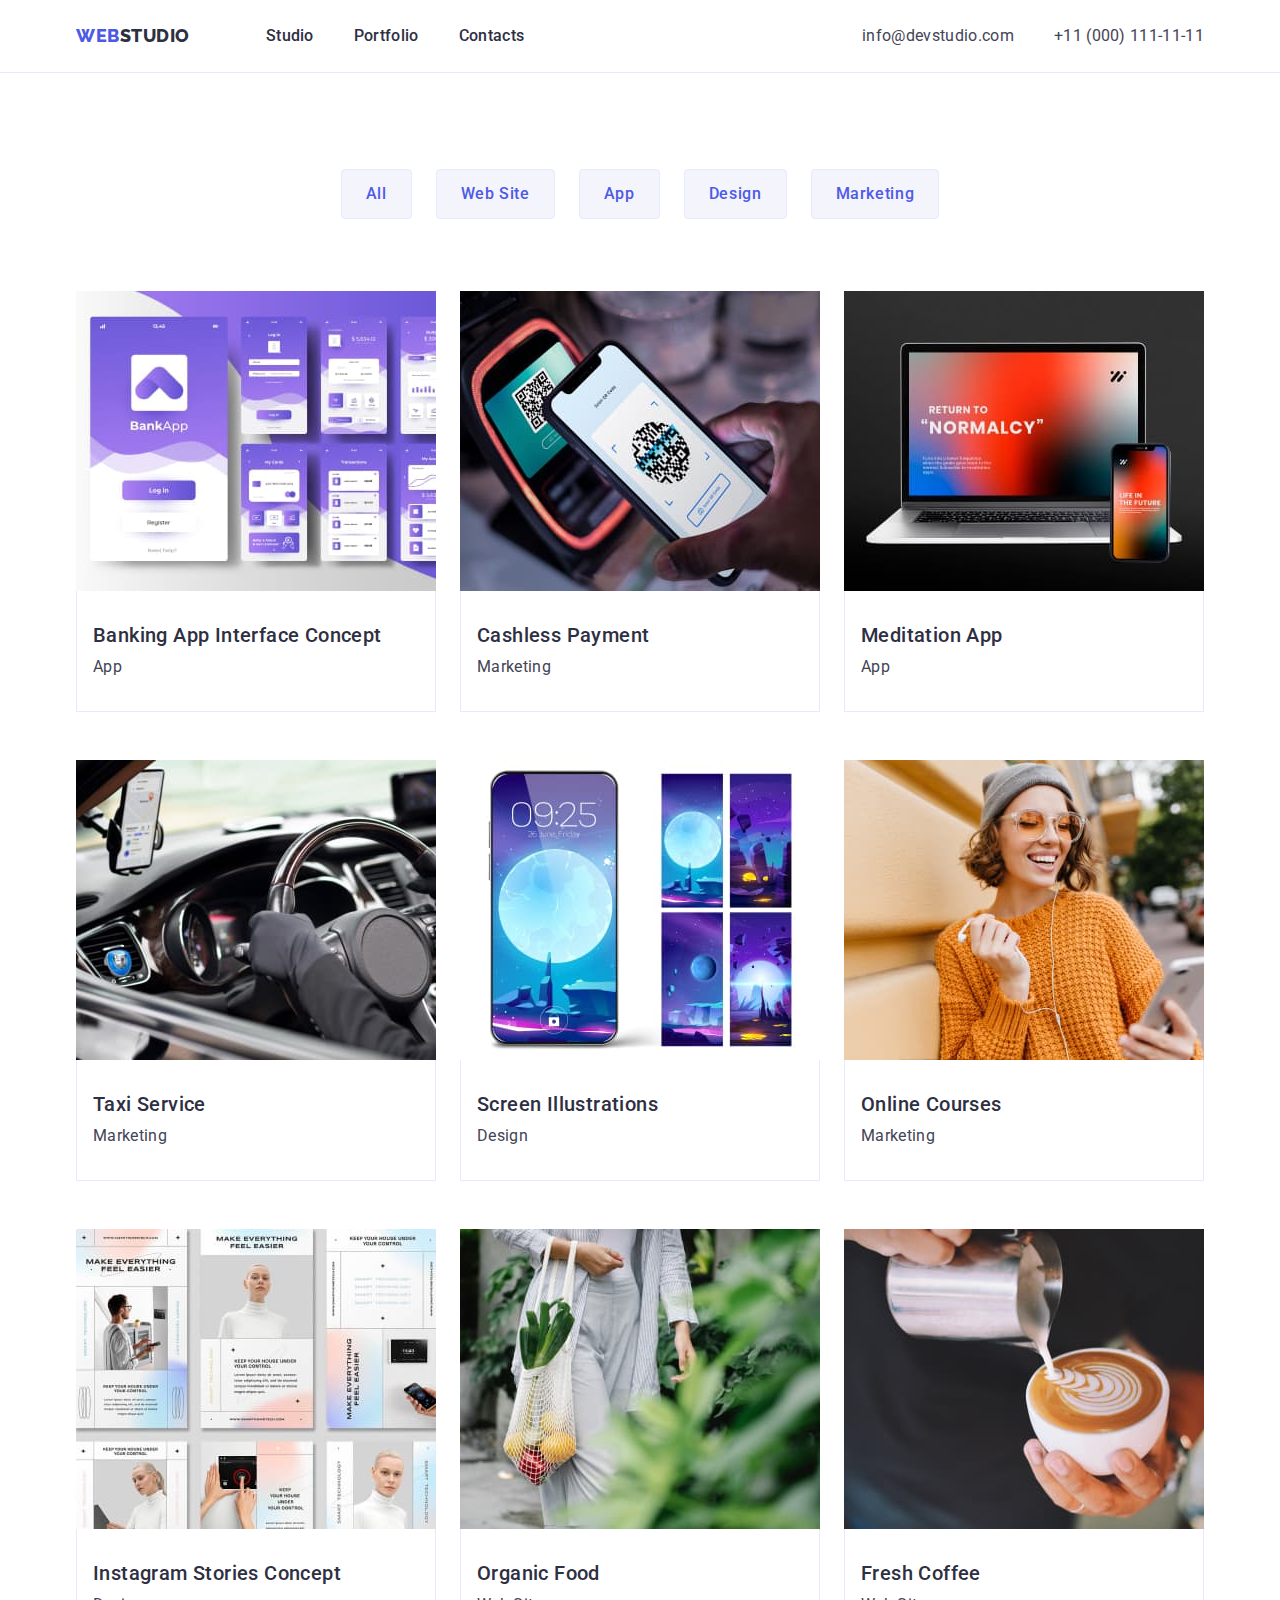
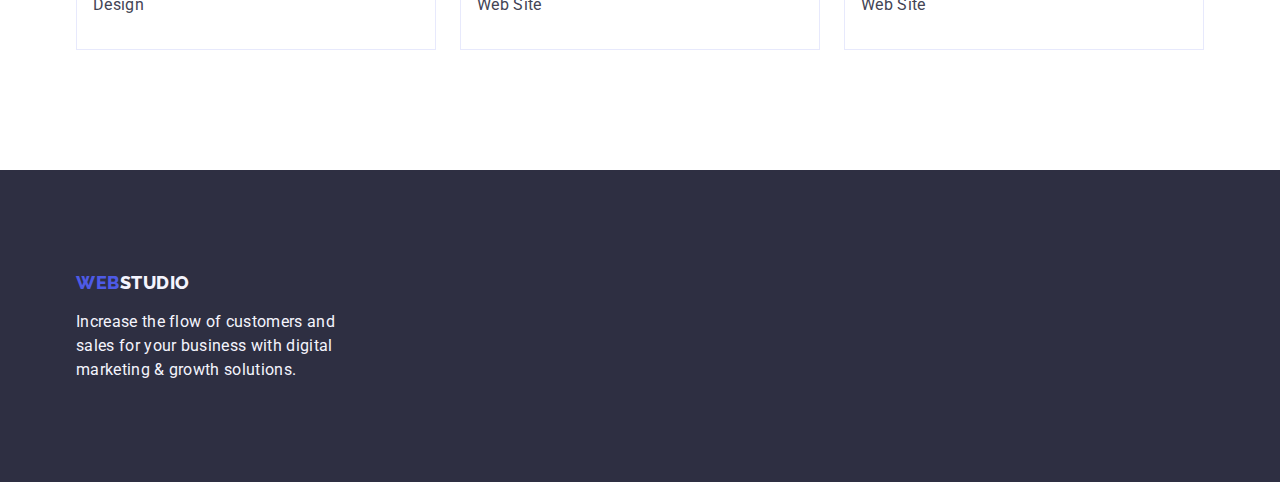
==== commit 5a40c450: "Summary" ====
--- a/portfolio.html
+++ b/portfolio.html
@@ -94,8 +94,10 @@
                   width="360"
                   height="300"
                 />
-                <h2 class="portfolio-name">Banking App Interface Concept</h2>
-                <p class="portfolio-paragraph">App</p>
+                <div class="card-container">
+                  <h2 class="portfolio-name">Banking App Interface Concept</h2>
+                  <p class="portfolio-paragraph">App</p>
+                </div>
               </a>
             </li>
 
@@ -108,8 +110,10 @@
                   width="360"
                   height="300"
                 />
-                <h2 class="portfolio-name">Cashless Payment</h2>
-                <p class="portfolio-paragraph">Marketing</p>
+                <div class="card-container">
+                  <h2 class="portfolio-name">Cashless Payment</h2>
+                  <p class="portfolio-paragraph">Marketing</p>
+                </div>
               </a>
             </li>
 
@@ -122,8 +126,10 @@
                   width="360"
                   height="300"
                 />
-                <h2 class="portfolio-name">Meditation App</h2>
-                <p class="portfolio-paragraph">App</p>
+                <div class="card-container">
+                  <h2 class="portfolio-name">Meditation App</h2>
+                  <p class="portfolio-paragraph">App</p>
+                </div>
               </a>
             </li>
 
@@ -136,8 +142,10 @@
                   width="360"
                   height="300"
                 />
-                <h2 class="portfolio-name">Taxi Service</h2>
-                <p class="portfolio-paragraph">Marketing</p>
+                <div class="card-container">
+                  <h2 class="portfolio-name">Taxi Service</h2>
+                  <p class="portfolio-paragraph">Marketing</p>
+                </div>
               </a>
             </li>
 
@@ -150,8 +158,10 @@
                   width="360"
                   height="300"
                 />
-                <h2 class="portfolio-name">Screen Illustrations</h2>
-                <p class="portfolio-paragraph">Design</p>
+                <div class="card-container">
+                  <h2 class="portfolio-name">Screen Illustrations</h2>
+                  <p class="portfolio-paragraph">Design</p>
+                </div>
               </a>
             </li>
 
@@ -164,8 +174,10 @@
                   width="360"
                   height="300"
                 />
-                <h2 class="portfolio-name">Online Courses</h2>
-                <p class="portfolio-paragraph">Marketing</p>
+                <div class="card-container">
+                  <h2 class="portfolio-name">Online Courses</h2>
+                  <p class="portfolio-paragraph">Marketing</p>
+                </div>
               </a>
             </li>
 
@@ -178,8 +190,10 @@
                   width="360"
                   height="300"
                 />
-                <h2 class="portfolio-name">Instagram Stories Concept</h2>
-                <p class="portfolio-paragraph">Design</p>
+                <div class="card-container">
+                  <h2 class="portfolio-name">Instagram Stories Concept</h2>
+                  <p class="portfolio-paragraph">Design</p>
+                </div>
               </a>
             </li>
 
@@ -192,8 +206,10 @@
                   width="360"
                   height="300"
                 />
-                <h2 class="portfolio-name">Organic Food</h2>
-                <p class="portfolio-paragraph">Web Site</p>
+                <div class="card-container">
+                  <h2 class="portfolio-name">Organic Food</h2>
+                  <p class="portfolio-paragraph">Web Site</p>
+                </div>
               </a>
             </li>
 
@@ -206,8 +222,10 @@
                   width="360"
                   height="300"
                 />
-                <h2 class="portfolio-name">Fresh Coffee</h2>
-                <p class="portfolio-paragraph">Web Site</p>
+                <div class="card-container">
+                  <h2 class="portfolio-name">Fresh Coffee</h2>
+                  <p class="portfolio-paragraph">Web Site</p>
+                </div>
               </a>
             </li>
           </ul>
--- a/css/styles.css
+++ b/css/styles.css
@@ -97,12 +97,20 @@
 
 .examples-list {
         display: flex;
+        list-style: none;
         flex-wrap: wrap;
-        gap: 24px;
+        column-gap: 24px;
+        row-gap: 48px;
 }
 
 .examples-card {
-
+        width: calc((100% - 48px) / 3);
+}
+
+.card-container {
+padding: 32px 16px;
+border: 1px solid #E7E9FC;
+border-top: none;
 }
 
 .filter-button {
@@ -301,6 +309,7 @@
 
 .qualities-paragraph {
         font-family: "Roboto",sans-serif;
+        font-weight: 400;
         font-size: 16px;
         line-height: 1.5;
         letter-spacing: 0.02em;
@@ -372,11 +381,11 @@
         letter-spacing: 0.02em;
         color: var(--primary-titletxt-color);
         margin-bottom: 8px;
-
 }
 
 .team-paragraph {
         font-family: 'Roboto', sans-serif;
+        font-weight: 400;
         font-size: 16px;
         line-height: 1.5;
         text-align: center;
@@ -393,16 +402,16 @@
         font-weight: 500;
         font-size: 20px;
         line-height: 1.2;
-        text-align: center;
         letter-spacing: 0.02em;
         color: var(--primary-titletxt-color);
+        margin-bottom: 8px;
 }
 
 .portfolio-paragraph {
         font-family: 'Roboto', sans-serif;
-        font-size: 16px;
-        line-height: 1.5;
-        text-align: center;
+        font-weight: 400;
+        font-size: 16px;
+        line-height: 1.5;
         letter-spacing: 0.02em;
         color: var(--primary-txt-color);
 }
@@ -423,6 +432,7 @@
 
 .footer-paragraph {
         font-family: 'Roboto', sans-serif;
+        font-weight: 400;
         font-size: 16px;
         line-height: 1.5;
         letter-spacing: 0.02em;
@@ -432,15 +442,15 @@
 }
 
 .logos {
-    font-family: 'Raleway', sans-serif;
-    font-weight: 800;
-    font-size: 18px;
-    line-height: 1.17;
-    display: flex;
-    align-items: center;
-    letter-spacing: 0.03em;
-    text-transform: uppercase;
-    color:var(--secondary-bg-color);
-}
-
-
+        font-family: 'Raleway', sans-serif;
+        font-weight: 800;
+        font-size: 18px;
+        line-height: 1.17;
+        display: flex;
+        align-items: center;
+        letter-spacing: 0.03em;
+        text-transform: uppercase;
+        color:var(--secondary-bg-color);
+}
+
+
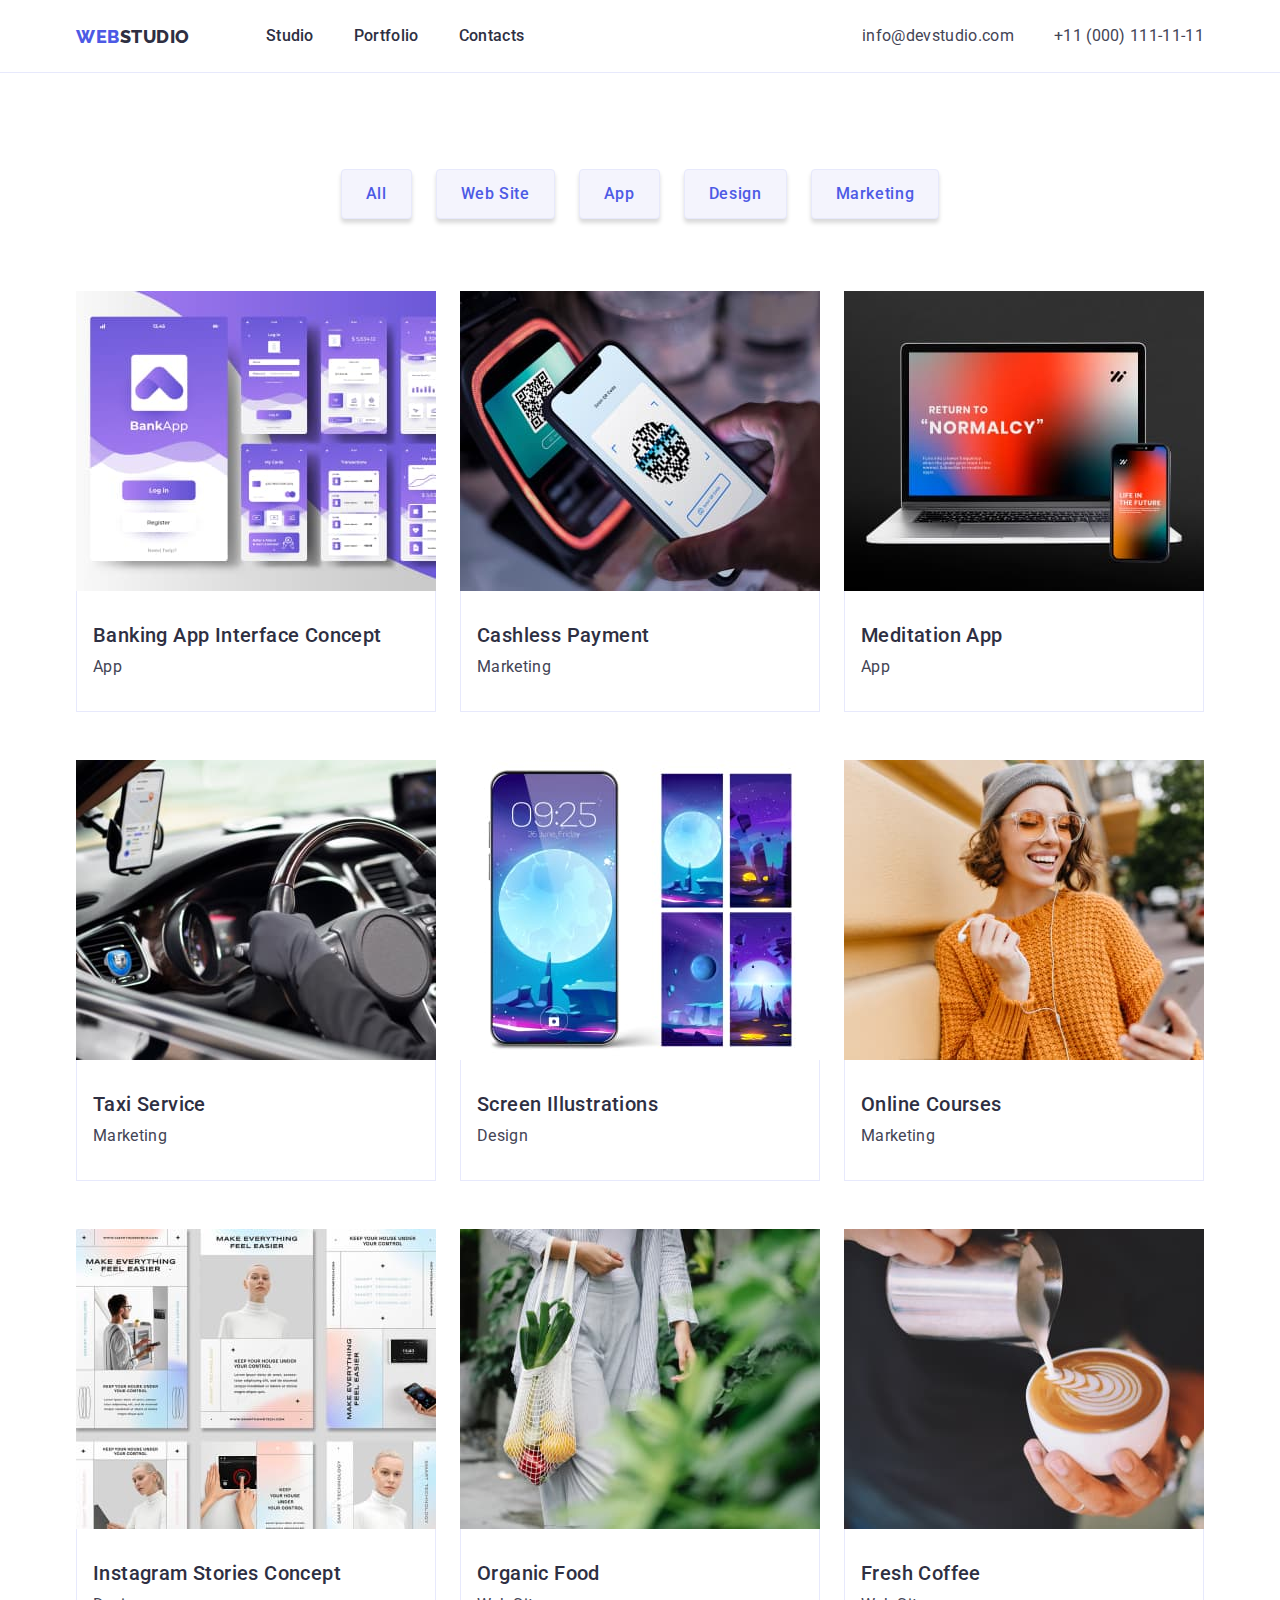
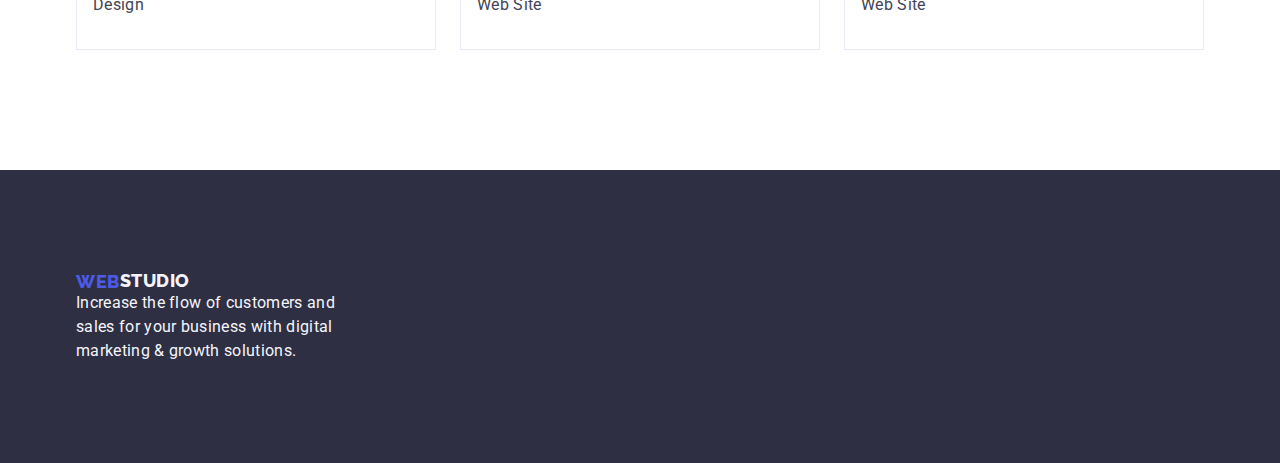
==== commit e50e8938: "Summary" ====
--- a/portfolio.html
+++ b/portfolio.html
@@ -64,22 +64,22 @@
           <!-- filter -->
           <ul class="list filter-list">
             <li class="filter-buttons">
-              <button class="button filter-button" type="button">All</button>
-            </li>
-            <li class="filter-buttons">
-              <button class="button filter-button" type="button">
+              <button class="filter-button button" type="button">All</button>
+            </li>
+            <li class="filter-buttons">
+              <button class="filter-button button" type="button">
                 Web Site
               </button>
             </li>
             <li class="filter-buttons">
-              <button class="button filter-button" type="button">App</button>
-            </li>
-            <li class="filter-buttons">
-              <button class="button filter-button" type="button">Design</button>
-            </li>
-            <li class="filter-buttons">
-              <button class="button filter-button" type="button">
-                Marketing
+            <button class="filter-button button" type="button">App</button>
+            </li>
+            <li class="filter-buttons">
+            <button class="filter-button button" type="button">Design</button>
+            </li>
+            <li class="filter-buttons">
+            <button class="filter-button button" type="button">Marketing</button>
+            </li>
               </button>
             </li>
           </ul>
@@ -233,6 +233,7 @@
       </section>
     </main>
 
+    <!-- FOOTER -->
     <footer class="footer">
       <div class="container footer-container">
         <a class="logo logo-link link" href="./index.html"
--- a/css/styles.css
+++ b/css/styles.css
@@ -42,7 +42,11 @@
 }
 
 .button, filter-button {
-    cursor: pointer;
+        cursor: pointer;
+        padding: 16px 32px;
+        gap: 10px;
+        box-shadow: 0px 4px 4px rgba(0, 0, 0, 0.15);
+        border-radius: 4px;
 }
 
 body {
@@ -60,7 +64,7 @@
         font-weight: 500;
         font-size: 16px;
         line-height: 1.5;
-        display: flex;
+        display: block;
         align-items: center;
         letter-spacing: 0.04em;
         background-color: #4D5AE5;
@@ -68,8 +72,8 @@
         margin-left: auto;
         margin-right: auto;
         border: none;
-        border-radius: 4px;
-        padding: 16px 32px;
+        min-width: 169px;
+        height: 56px;
 }
 
 .modal-open-btn:hover,
@@ -130,6 +134,7 @@
 .filter-button:focus {
         background-color: var(--accent-hover-color);
         color:#FFFFFF;
+        border: 1px solid
 }
 
 .employee-container {
@@ -139,23 +144,18 @@
 /* ================= HEADER ================= */
 
 .page-header {
-        display:flex;
+        background-color: #FFFFFF;
+        border-bottom: 1px solid #e7e9fc;
+}
+
+.header-container {
+        display: flex;
+}
+
+.page-navigation {
+        display: flex;
         align-items: center;
-        padding-top: 24px;
-        padding-bottom: 24px;
-        border-bottom: 1px solid #e7e9fc;
-
-}
-
-.header-container {
-        display: flex;
-        justify-content: space-between;
-}
-
-.page-navigation {
-        display: flex;
-        align-items: center;
-        column-gap: 76px;
+        margin-right: auto;
 }
 
 .logo {
@@ -163,33 +163,39 @@
         font-weight: 800;
         font-size: 18px;
         line-height: 1.17;
-        display: flex;
         align-items: center;
         letter-spacing: 0.03em;
         text-transform: uppercase;
         color: #4D5AE5;
+        margin-right: 76px;
+        padding-top: 25.5px;
+        padding-bottom: 25.5px;
 }
 
 .log {
+        font-weight: 800;
+                font-size: 18px;
+                line-height: 1.17;
+                letter-spacing: 0.03em;
+                text-transform: uppercase;
+                color: var(--primary-titletxt-color);
+}
+
+.logo-footer {
         font-family: 'Raleway', sans-serif;
         font-weight: 800;
         font-size: 18px;
         line-height: 1.17;
-        display: flex;
-        align-items: center;
         letter-spacing: 0.03em;
         text-transform: uppercase;
-        color: var(--primary-titletxt-color);
-}
-
-.logo-link {
-        margin-bottom: 17.5px;
-        margin-right: 0;
+        color: #4D5AE5;
+        display: inline-block;
+        margin-bottom: 16px;
 }
 
 .menu {
         display: flex;
-        column-gap: 40px;
+        gap: 40px;
 }
 
 .menu-item {
@@ -203,6 +209,7 @@
         line-height: 1.5;
         letter-spacing: 0.02em;
         color:var(--primary-titletxt-color);
+        padding: 24px 0;
 }
 
 .menu-link:hover,
@@ -212,7 +219,8 @@
 
 .menu-contacts {
         display: flex;
-        column-gap: 40px;
+        gap: 40px;
+        padding: 24px 0;
 }
 
 .contacts {
@@ -260,7 +268,7 @@
         text-align: center;
         letter-spacing: 0.02em;
         color:var(--primary-bg-color);
-        width: 496px;
+        max-width: 496px;
         margin-right: auto;
         margin-left: auto;
         margin-bottom: 48px;
@@ -421,9 +429,9 @@
 /* ================= FOOTER ================= */
 
 .footer {
-        padding-top: 101.5px;
-        padding-bottom: 100px;
+        font-family: 'Raleway', sans-serif;
         background: var(--primary-titletxt-color);
+        padding: 100px 0;
 }
 
 .footer-container {
@@ -442,14 +450,7 @@
 }
 
 .logos {
-        font-family: 'Raleway', sans-serif;
-        font-weight: 800;
-        font-size: 18px;
-        line-height: 1.17;
-        display: flex;
-        align-items: center;
-        letter-spacing: 0.03em;
-        text-transform: uppercase;
+        display: inline-block;
         color:var(--secondary-bg-color);
 }
 
